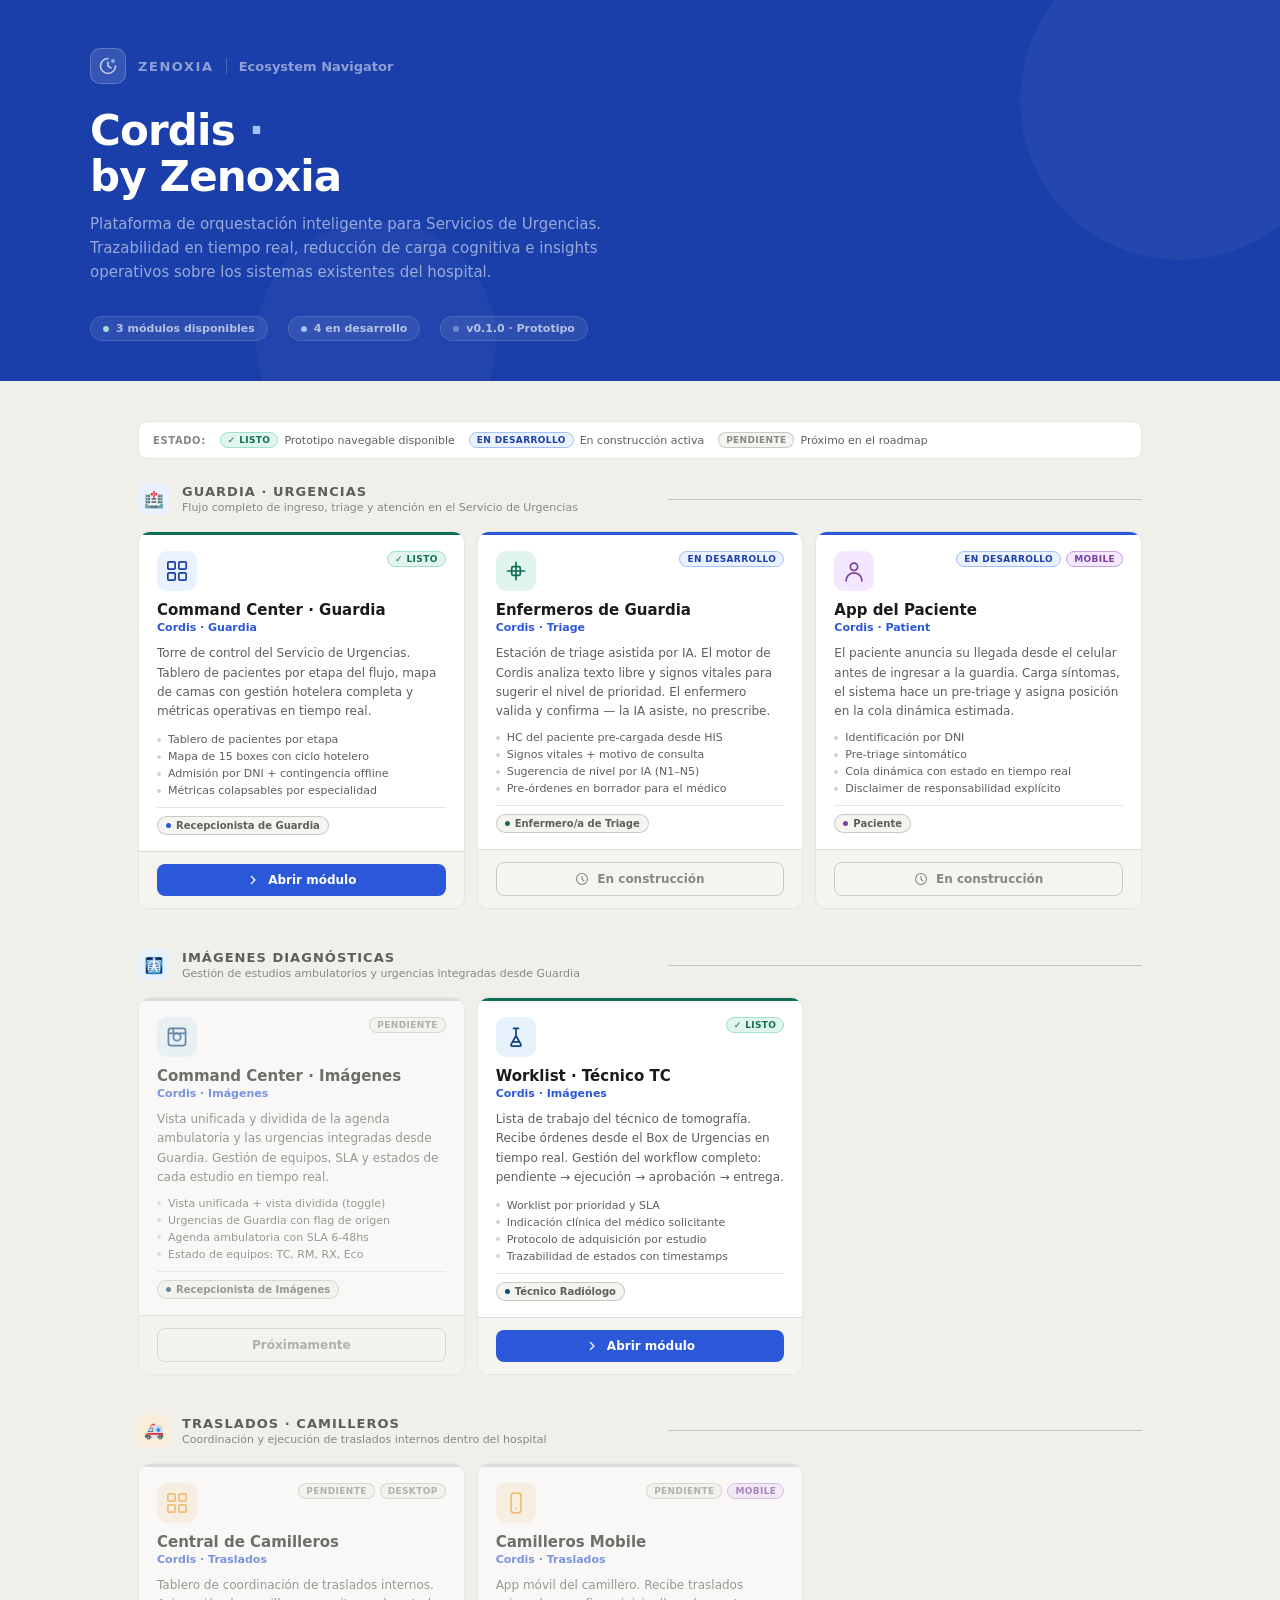
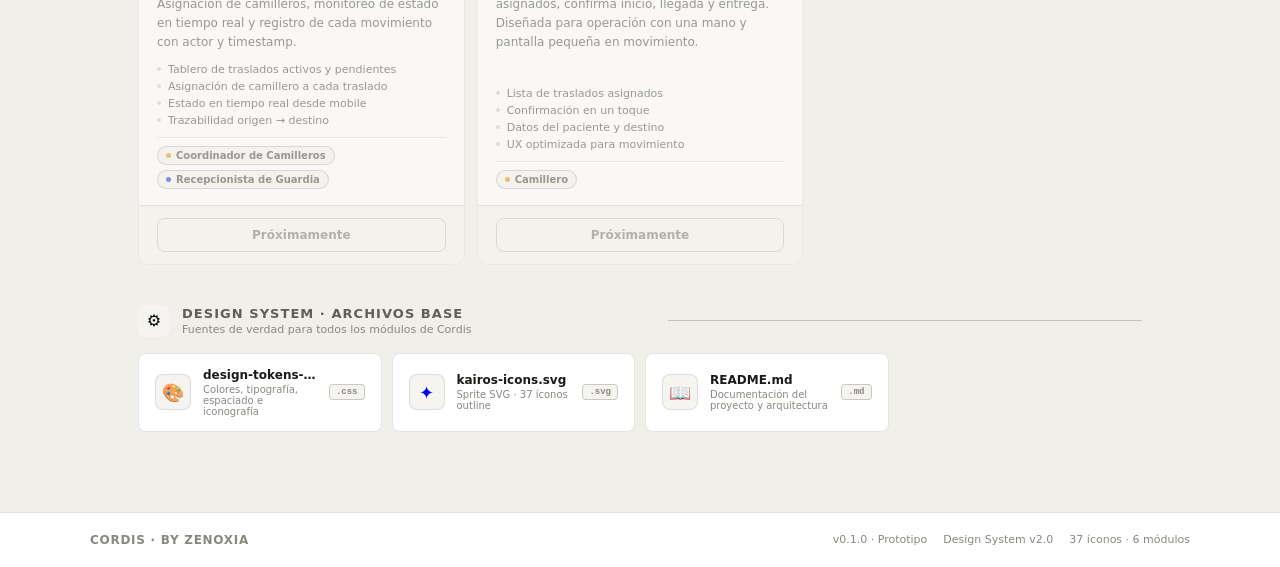
==== index.html @ 1125a119 "Add files via upload" ====
<!DOCTYPE html>
<html lang="es">
<head>
<meta charset="UTF-8">
<meta name="viewport" content="width=device-width, initial-scale=1.0">
<title>Cordis · by Zenoxia — Ecosystem Navigator</title>
<style>
:root {
  --p-light:#EBF2FF; --p-mid:#A3C0F8; --p:#2B57D9; --p-dark:#1A3FAA;
  --bg:#ffffff; --bg2:#f5f4f0; --bg3:#f0efea;
  --txt:#1a1a18; --txt2:#5f5e5a; --txt3:#888780;
  --brd:rgba(0,0,0,.10); --brd2:rgba(0,0,0,.18);
  --s-ok:#0F6E56; --s-ok-l:#E1F5EE; --s-ok-m:#9FE1CB;
  --s-warn:#633806; --s-warn-l:#FAEEDA; --s-warn-m:#EF9F27;
  --s-err:#791F1F; --s-err-l:#FCEBEB; --s-err-m:#E24B4A;
  --s-info:#0C447C; --s-info-l:#E6F1FB; --s-info-m:#B5D4F4;
  --r:8px; --r-lg:12px;
}

*,*::before,*::after{box-sizing:border-box;margin:0;padding:0;}

body {
  font-family: system-ui,-apple-system,sans-serif;
  background: var(--bg3);
  min-height: 100vh;
  display: flex;
  flex-direction: column;
}

/* ── HEADER ─────────────────────────────── */
.header {
  background: var(--p-dark);
  padding: 48px 48px 40px;
  position: relative;
  overflow: hidden;
}

.header::before {
  content: '';
  position: absolute;
  top: -60px; right: -60px;
  width: 320px; height: 320px;
  border-radius: 50%;
  background: rgba(255,255,255,.04);
  pointer-events: none;
}

.header::after {
  content: '';
  position: absolute;
  bottom: -80px; left: 20%;
  width: 240px; height: 240px;
  border-radius: 50%;
  background: rgba(255,255,255,.03);
  pointer-events: none;
}

.header-inner {
  max-width: 1100px;
  margin: 0 auto;
  position: relative;
  z-index: 1;
}

.brand {
  display: flex;
  align-items: center;
  gap: 12px;
  margin-bottom: 24px;
}

.brand-logo {
  width: 36px; height: 36px;
  border-radius: 10px;
  background: rgba(255,255,255,.12);
  border: 1px solid rgba(255,255,255,.2);
  display: flex;
  align-items: center;
  justify-content: center;
}

.brand-name {
  font-size: 13px;
  font-weight: 700;
  letter-spacing: .12em;
  text-transform: uppercase;
  color: rgba(255,255,255,.5);
}

.brand-sep {
  width: 1px; height: 16px;
  background: rgba(255,255,255,.2);
}

.brand-product {
  font-size: 13px;
  font-weight: 600;
  color: rgba(255,255,255,.5);
}

.header-title {
  font-size: 42px;
  font-weight: 800;
  color: #fff;
  letter-spacing: -.02em;
  line-height: 1.1;
  margin-bottom: 12px;
}

.header-title span {
  color: var(--p-mid);
}

.header-sub {
  font-size: 15px;
  color: rgba(255,255,255,.55);
  line-height: 1.6;
  max-width: 540px;
  margin-bottom: 32px;
}

.header-meta {
  display: flex;
  align-items: center;
  gap: 20px;
  flex-wrap: wrap;
}

.meta-pill {
  display: flex;
  align-items: center;
  gap: 7px;
  padding: 5px 12px;
  border-radius: 20px;
  font-size: 11px;
  font-weight: 600;
  background: rgba(255,255,255,.08);
  border: 1px solid rgba(255,255,255,.12);
  color: rgba(255,255,255,.65);
}

.meta-dot {
  width: 6px; height: 6px;
  border-radius: 50%;
}

/* ── CONTENIDO PRINCIPAL ─────────────────── */
.content {
  flex: 1;
  max-width: 1100px;
  margin: 0 auto;
  padding: 40px 48px;
  width: 100%;
}

/* ── SECCIÓN DE MÓDULOS ──────────────────── */
.seccion {
  margin-bottom: 40px;
}

.sec-header {
  display: flex;
  align-items: center;
  gap: 12px;
  margin-bottom: 16px;
}

.sec-icon {
  width: 32px; height: 32px;
  border-radius: var(--r);
  display: flex;
  align-items: center;
  justify-content: center;
  font-size: 16px;
  flex-shrink: 0;
}

.sec-info { flex: 1; }

.sec-title {
  font-size: 13px;
  font-weight: 800;
  text-transform: uppercase;
  letter-spacing: .08em;
  color: var(--txt2);
}

.sec-desc {
  font-size: 11px;
  color: var(--txt3);
  margin-top: 2px;
}

.sec-line {
  flex: 1;
  height: 1px;
  background: var(--brd2);
}

/* ── GRID DE MÓDULOS ─────────────────────── */
.modulos-grid {
  display: grid;
  grid-template-columns: repeat(auto-fill, minmax(300px, 1fr));
  gap: 12px;
}

/* ── CARD DE MÓDULO ──────────────────────── */
.modulo-card {
  background: var(--bg);
  border: 1px solid var(--brd);
  border-radius: var(--r-lg);
  overflow: hidden;
  transition: transform .15s, box-shadow .15s, border-color .15s;
  display: flex;
  flex-direction: column;
  position: relative;
}

.modulo-card:not(.pendiente):hover {
  transform: translateY(-2px);
  box-shadow: 0 8px 24px rgba(0,0,0,.09);
  border-color: var(--p-mid);
}

.modulo-card.pendiente {
  opacity: .6;
  cursor: default;
}

/* Barra de estado superior */
.mc-estado-bar {
  height: 3px;
  width: 100%;
}

.mc-body {
  padding: 16px 18px;
  flex: 1;
  display: flex;
  flex-direction: column;
  gap: 10px;
}

.mc-top {
  display: flex;
  align-items: flex-start;
  justify-content: space-between;
  gap: 10px;
}

.mc-modulo-icon {
  width: 40px; height: 40px;
  border-radius: 10px;
  display: flex;
  align-items: center;
  justify-content: center;
  font-size: 20px;
  flex-shrink: 0;
}

.mc-badges {
  display: flex;
  gap: 5px;
  align-items: flex-start;
  flex-wrap: wrap;
  justify-content: flex-end;
}

.badge {
  font-size: 9px;
  font-weight: 700;
  padding: 2px 7px;
  border-radius: 10px;
  text-transform: uppercase;
  letter-spacing: .04em;
  border: 1px solid transparent;
  white-space: nowrap;
}

.badge-listo    { background: var(--s-ok-l);   color: var(--s-ok);   border-color: var(--s-ok-m); }
.badge-wip      { background: var(--p-light);  color: var(--p-dark); border-color: var(--p-mid); }
.badge-pendiente{ background: var(--bg2);      color: var(--txt3);   border-color: var(--brd2); }

.mc-title {
  font-size: 15px;
  font-weight: 700;
  color: var(--txt);
  line-height: 1.2;
}

.mc-subtitle {
  font-size: 11px;
  color: var(--p);
  font-weight: 600;
  margin-top: 2px;
}

.mc-desc {
  font-size: 12px;
  color: var(--txt2);
  line-height: 1.6;
  flex: 1;
}

/* Roles que usan este módulo */
.mc-roles {
  display: flex;
  gap: 5px;
  flex-wrap: wrap;
  padding-top: 8px;
  border-top: 1px solid var(--brd);
}

.rol-tag {
  display: flex;
  align-items: center;
  gap: 5px;
  padding: 3px 8px;
  border-radius: 20px;
  font-size: 10px;
  font-weight: 600;
  background: var(--bg2);
  color: var(--txt2);
  border: 1px solid var(--brd2);
}

.rol-dot {
  width: 5px; height: 5px;
  border-radius: 50%;
  flex-shrink: 0;
}

/* Features list */
.mc-features {
  display: flex;
  flex-direction: column;
  gap: 4px;
}

.mc-feature {
  display: flex;
  align-items: center;
  gap: 7px;
  font-size: 11px;
  color: var(--txt2);
}

.mf-dot {
  width: 4px; height: 4px;
  border-radius: 50%;
  background: var(--brd2);
  flex-shrink: 0;
}

/* Botón de acceso */
.mc-footer {
  padding: 12px 18px;
  border-top: 1px solid var(--brd);
  background: var(--bg2);
}

.btn-acceder {
  display: flex;
  align-items: center;
  justify-content: center;
  gap: 8px;
  width: 100%;
  padding: 9px;
  background: var(--p);
  color: #fff;
  border: none;
  border-radius: var(--r);
  font-size: 12px;
  font-weight: 700;
  cursor: pointer;
  text-decoration: none;
  transition: background .15s;
}

.btn-acceder:hover { background: var(--p-dark); }

.btn-pendiente {
  display: flex;
  align-items: center;
  justify-content: center;
  gap: 8px;
  width: 100%;
  padding: 9px;
  background: transparent;
  color: var(--txt3);
  border: 1px solid var(--brd2);
  border-radius: var(--r);
  font-size: 12px;
  font-weight: 600;
  cursor: default;
}

/* ── ARCHIVOS DE SISTEMA ─────────────────── */
.archivos-grid {
  display: grid;
  grid-template-columns: repeat(auto-fill, minmax(240px, 1fr));
  gap: 10px;
}

.archivo-card {
  background: var(--bg);
  border: 1px solid var(--brd);
  border-radius: var(--r);
  padding: 14px 16px;
  display: flex;
  align-items: center;
  gap: 12px;
  text-decoration: none;
  transition: .15s;
}

.archivo-card:hover {
  border-color: var(--p-mid);
  background: var(--p-light);
}

.archivo-icon {
  width: 36px; height: 36px;
  border-radius: var(--r);
  display: flex;
  align-items: center;
  justify-content: center;
  font-size: 18px;
  flex-shrink: 0;
  background: var(--bg2);
  border: 1px solid var(--brd);
}

.archivo-info { flex: 1; min-width: 0; }

.archivo-nombre {
  font-size: 12px;
  font-weight: 700;
  color: var(--txt);
  white-space: nowrap;
  overflow: hidden;
  text-overflow: ellipsis;
}

.archivo-desc {
  font-size: 10px;
  color: var(--txt3);
  margin-top: 2px;
}

.archivo-ext {
  font-size: 9px;
  font-weight: 700;
  padding: 2px 6px;
  border-radius: 4px;
  background: var(--bg2);
  color: var(--txt3);
  border: 1px solid var(--brd2);
  font-family: 'Courier New', monospace;
  flex-shrink: 0;
}

/* ── FOOTER ──────────────────────────────── */
.footer {
  background: var(--bg);
  border-top: 1px solid var(--brd);
  padding: 20px 48px;
}

.footer-inner {
  max-width: 1100px;
  margin: 0 auto;
  display: flex;
  align-items: center;
  justify-content: space-between;
  flex-wrap: wrap;
  gap: 10px;
}

.footer-brand {
  font-size: 12px;
  font-weight: 700;
  color: var(--txt3);
  letter-spacing: .06em;
  text-transform: uppercase;
}

.footer-meta {
  display: flex;
  gap: 16px;
  font-size: 11px;
  color: var(--txt3);
}

/* ── LEYENDA DE ESTADOS ──────────────────── */
.leyenda {
  display: flex;
  align-items: center;
  gap: 14px;
  flex-wrap: wrap;
  margin-bottom: 24px;
  padding: 10px 14px;
  background: var(--bg);
  border: 1px solid var(--brd);
  border-radius: var(--r);
}

.ley-item {
  display: flex;
  align-items: center;
  gap: 6px;
  font-size: 11px;
  color: var(--txt2);
  font-weight: 500;
}
</style>
</head>
<body>

<!-- HEADER -->
<div class="header">
  <div class="header-inner">
    <div class="brand">
      <div class="brand-logo">
        <svg width="18" height="18" viewBox="0 0 18 18" fill="none">
          <path d="M9 1.5C4.86 1.5 1.5 4.86 1.5 9S4.86 16.5 9 16.5 16.5 13.14 16.5 9" stroke="rgba(255,255,255,.7)" stroke-width="1.6" stroke-linecap="round"/>
          <path d="M9 5v4l3 2" stroke="rgba(255,255,255,.7)" stroke-width="1.6" stroke-linecap="round" stroke-linejoin="round"/>
          <circle cx="14" cy="4" r="2" fill="rgba(163,192,248,.8)"/>
        </svg>
      </div>
      <span class="brand-name">Zenoxia</span>
      <div class="brand-sep"></div>
      <span class="brand-product">Ecosystem Navigator</span>
    </div>

    <div class="header-title">Cordis <span>·</span><br>by Zenoxia</div>
    <div class="header-sub">
      Plataforma de orquestación inteligente para Servicios de Urgencias.
      Trazabilidad en tiempo real, reducción de carga cognitiva e insights
      operativos sobre los sistemas existentes del hospital.
    </div>

    <div class="header-meta">
      <div class="meta-pill">
        <div class="meta-dot" style="background:#9FE1CB;"></div>
        3 módulos disponibles
      </div>
      <div class="meta-pill">
        <div class="meta-dot" style="background:var(--p-mid);"></div>
        4 en desarrollo
      </div>
      <div class="meta-pill">
        <div class="meta-dot" style="background:rgba(255,255,255,.3);"></div>
        v0.1.0 · Prototipo
      </div>
    </div>
  </div>
</div>

<!-- CONTENIDO -->
<div class="content">

  <!-- Leyenda -->
  <div class="leyenda">
    <span style="font-size:10px;font-weight:700;color:var(--txt3);text-transform:uppercase;letter-spacing:.06em;">Estado:</span>
    <div class="ley-item"><span class="badge badge-listo">✓ Listo</span> Prototipo navegable disponible</div>
    <div class="ley-item"><span class="badge badge-wip">En desarrollo</span> En construcción activa</div>
    <div class="ley-item"><span class="badge badge-pendiente">Pendiente</span> Próximo en el roadmap</div>
  </div>

  <!-- ═══════════════════════════════════
       GUARDIA
  ════════════════════════════════════ -->
  <div class="seccion">
    <div class="sec-header">
      <div class="sec-icon" style="background:#EBF2FF;">🏥</div>
      <div class="sec-info">
        <div class="sec-title">Guardia · Urgencias</div>
        <div class="sec-desc">Flujo completo de ingreso, triage y atención en el Servicio de Urgencias</div>
      </div>
      <div class="sec-line"></div>
    </div>

    <div class="modulos-grid">

      <!-- Command Center Guardia -->
      <div class="modulo-card">
        <div class="mc-estado-bar" style="background:var(--s-ok);"></div>
        <div class="mc-body">
          <div class="mc-top">
            <div class="mc-modulo-icon" style="background:var(--p-light);">
              <svg width="22" height="22" viewBox="0 0 18 18" fill="none" stroke="var(--p-dark)" stroke-width="1.4" stroke-linecap="round" stroke-linejoin="round">
                <rect x="1.5" y="1.5" width="6" height="6" rx="1"/><rect x="10.5" y="1.5" width="6" height="6" rx="1"/>
                <rect x="1.5" y="10.5" width="6" height="6" rx="1"/><rect x="10.5" y="10.5" width="6" height="6" rx="1"/>
              </svg>
            </div>
            <div class="mc-badges">
              <span class="badge badge-listo">✓ Listo</span>
            </div>
          </div>
          <div>
            <div class="mc-title">Command Center · Guardia</div>
            <div class="mc-subtitle">Cordis · Guardia</div>
          </div>
          <div class="mc-desc">Torre de control del Servicio de Urgencias. Tablero de pacientes por etapa del flujo, mapa de camas con gestión hotelera completa y métricas operativas en tiempo real.</div>
          <div class="mc-features">
            <div class="mc-feature"><div class="mf-dot"></div>Tablero de pacientes por etapa</div>
            <div class="mc-feature"><div class="mf-dot"></div>Mapa de 15 boxes con ciclo hotelero</div>
            <div class="mc-feature"><div class="mf-dot"></div>Admisión por DNI + contingencia offline</div>
            <div class="mc-feature"><div class="mf-dot"></div>Métricas colapsables por especialidad</div>
          </div>
          <div class="mc-roles">
            <div class="rol-tag"><div class="rol-dot" style="background:var(--p);"></div>Recepcionista de Guardia</div>
          </div>
        </div>
        <div class="mc-footer">
          <a href="guardia/command-center.html" class="btn-acceder">
            <svg width="14" height="14" viewBox="0 0 18 18" fill="none" stroke="currentColor" stroke-width="1.6" stroke-linecap="round" stroke-linejoin="round"><path d="M7 4.5L11.5 9 7 13.5"/></svg>
            Abrir módulo
          </a>
        </div>
      </div>

      <!-- Enfermeros de Guardia -->
      <div class="modulo-card">
        <div class="mc-estado-bar" style="background:var(--p);"></div>
        <div class="mc-body">
          <div class="mc-top">
            <div class="mc-modulo-icon" style="background:#E1F5EE;">
              <svg width="22" height="22" viewBox="0 0 18 18" fill="none" stroke="var(--s-ok)" stroke-width="1.4" stroke-linecap="round" stroke-linejoin="round">
                <path d="M9 2v14M2 9h14"/><rect x="5.5" y="5.5" width="7" height="7" rx="1"/>
              </svg>
            </div>
            <div class="mc-badges">
              <span class="badge badge-wip">En desarrollo</span>
            </div>
          </div>
          <div>
            <div class="mc-title">Enfermeros de Guardia</div>
            <div class="mc-subtitle">Cordis · Triage</div>
          </div>
          <div class="mc-desc">Estación de triage asistida por IA. El motor de Cordis analiza texto libre y signos vitales para sugerir el nivel de prioridad. El enfermero valida y confirma — la IA asiste, no prescribe.</div>
          <div class="mc-features">
            <div class="mc-feature"><div class="mf-dot"></div>HC del paciente pre-cargada desde HIS</div>
            <div class="mc-feature"><div class="mf-dot"></div>Signos vitales + motivo de consulta</div>
            <div class="mc-feature"><div class="mf-dot"></div>Sugerencia de nivel por IA (N1–N5)</div>
            <div class="mc-feature"><div class="mf-dot"></div>Pre-órdenes en borrador para el médico</div>
          </div>
          <div class="mc-roles">
            <div class="rol-tag"><div class="rol-dot" style="background:var(--s-ok);"></div>Enfermero/a de Triage</div>
          </div>
        </div>
        <div class="mc-footer">
          <div class="btn-pendiente">
            <svg width="14" height="14" viewBox="0 0 18 18" fill="none" stroke="currentColor" stroke-width="1.4" stroke-linecap="round" stroke-linejoin="round"><circle cx="9" cy="9" r="7"/><path d="M9 5.5V9l2.5 2.5"/></svg>
            En construcción
          </div>
        </div>
      </div>

      <!-- App del Paciente -->
      <div class="modulo-card">
        <div class="mc-estado-bar" style="background:var(--p);"></div>
        <div class="mc-body">
          <div class="mc-top">
            <div class="mc-modulo-icon" style="background:#F3E8FF;">
              <svg width="22" height="22" viewBox="0 0 18 18" fill="none" stroke="#7B3FA0" stroke-width="1.4" stroke-linecap="round" stroke-linejoin="round">
                <circle cx="9" cy="5.5" r="3"/><path d="M2.5 17c0-3.59 2.91-6.5 6.5-6.5s6.5 2.91 6.5 6.5"/>
              </svg>
            </div>
            <div class="mc-badges">
              <span class="badge badge-wip">En desarrollo</span>
              <span class="badge" style="background:#F3E8FF;color:#7B3FA0;border-color:#C9A0E0;">Mobile</span>
            </div>
          </div>
          <div>
            <div class="mc-title">App del Paciente</div>
            <div class="mc-subtitle">Cordis · Patient</div>
          </div>
          <div class="mc-desc">El paciente anuncia su llegada desde el celular antes de ingresar a la guardia. Carga síntomas, el sistema hace un pre-triage y asigna posición en la cola dinámica estimada.</div>
          <div class="mc-features">
            <div class="mc-feature"><div class="mf-dot"></div>Identificación por DNI</div>
            <div class="mc-feature"><div class="mf-dot"></div>Pre-triage sintomático</div>
            <div class="mc-feature"><div class="mf-dot"></div>Cola dinámica con estado en tiempo real</div>
            <div class="mc-feature"><div class="mf-dot"></div>Disclaimer de responsabilidad explícito</div>
          </div>
          <div class="mc-roles">
            <div class="rol-tag"><div class="rol-dot" style="background:#7B3FA0;"></div>Paciente</div>
          </div>
        </div>
        <div class="mc-footer">
          <div class="btn-pendiente">
            <svg width="14" height="14" viewBox="0 0 18 18" fill="none" stroke="currentColor" stroke-width="1.4" stroke-linecap="round" stroke-linejoin="round"><circle cx="9" cy="9" r="7"/><path d="M9 5.5V9l2.5 2.5"/></svg>
            En construcción
          </div>
        </div>
      </div>

    </div>
  </div>

  <!-- ═══════════════════════════════════
       IMÁGENES
  ════════════════════════════════════ -->
  <div class="seccion">
    <div class="sec-header">
      <div class="sec-icon" style="background:#E6F1FB;">🩻</div>
      <div class="sec-info">
        <div class="sec-title">Imágenes Diagnósticas</div>
        <div class="sec-desc">Gestión de estudios ambulatorios y urgencias integradas desde Guardia</div>
      </div>
      <div class="sec-line"></div>
    </div>

    <div class="modulos-grid">

      <!-- Command Center Imágenes -->
      <div class="modulo-card pendiente">
        <div class="mc-estado-bar" style="background:var(--brd2);"></div>
        <div class="mc-body">
          <div class="mc-top">
            <div class="mc-modulo-icon" style="background:var(--s-info-l);">
              <svg width="22" height="22" viewBox="0 0 18 18" fill="none" stroke="var(--s-info)" stroke-width="1.4" stroke-linecap="round" stroke-linejoin="round">
                <rect x="2" y="2" width="14" height="14" rx="2"/><circle cx="9" cy="9" r="3"/>
                <path d="M2 6h14M6 2v4"/>
              </svg>
            </div>
            <div class="mc-badges">
              <span class="badge badge-pendiente">Pendiente</span>
            </div>
          </div>
          <div>
            <div class="mc-title">Command Center · Imágenes</div>
            <div class="mc-subtitle">Cordis · Imágenes</div>
          </div>
          <div class="mc-desc">Vista unificada y dividida de la agenda ambulatoria y las urgencias integradas desde Guardia. Gestión de equipos, SLA y estados de cada estudio en tiempo real.</div>
          <div class="mc-features">
            <div class="mc-feature"><div class="mf-dot"></div>Vista unificada + vista dividida (toggle)</div>
            <div class="mc-feature"><div class="mf-dot"></div>Urgencias de Guardia con flag de origen</div>
            <div class="mc-feature"><div class="mf-dot"></div>Agenda ambulatoria con SLA 6-48hs</div>
            <div class="mc-feature"><div class="mf-dot"></div>Estado de equipos: TC, RM, RX, Eco</div>
          </div>
          <div class="mc-roles">
            <div class="rol-tag"><div class="rol-dot" style="background:var(--s-info);"></div>Recepcionista de Imágenes</div>
          </div>
        </div>
        <div class="mc-footer">
          <div class="btn-pendiente">Próximamente</div>
        </div>
      </div>

      <!-- Worklist TC -->
      <div class="modulo-card">
        <div class="mc-estado-bar" style="background:var(--s-ok);"></div>
        <div class="mc-body">
          <div class="mc-top">
            <div class="mc-modulo-icon" style="background:var(--s-info-l);">
              <svg width="22" height="22" viewBox="0 0 18 18" fill="none" stroke="var(--s-info)" stroke-width="1.4" stroke-linecap="round" stroke-linejoin="round">
                <path d="M7 2h4M9 2v6l4 7a1 1 0 01-.87 1.5H5.87A1 1 0 015 15l4-7V2"/>
                <path d="M6.5 13h5"/>
              </svg>
            </div>
            <div class="mc-badges">
              <span class="badge badge-listo">✓ Listo</span>
            </div>
          </div>
          <div>
            <div class="mc-title">Worklist · Técnico TC</div>
            <div class="mc-subtitle">Cordis · Imágenes</div>
          </div>
          <div class="mc-desc">Lista de trabajo del técnico de tomografía. Recibe órdenes desde el Box de Urgencias en tiempo real. Gestión del workflow completo: pendiente → ejecución → aprobación → entrega.</div>
          <div class="mc-features">
            <div class="mc-feature"><div class="mf-dot"></div>Worklist por prioridad y SLA</div>
            <div class="mc-feature"><div class="mf-dot"></div>Indicación clínica del médico solicitante</div>
            <div class="mc-feature"><div class="mf-dot"></div>Protocolo de adquisición por estudio</div>
            <div class="mc-feature"><div class="mf-dot"></div>Trazabilidad de estados con timestamps</div>
          </div>
          <div class="mc-roles">
            <div class="rol-tag"><div class="rol-dot" style="background:var(--s-info);"></div>Técnico Radiólogo</div>
          </div>
        </div>
        <div class="mc-footer">
          <a href="imagenes/worklist-tc.html" class="btn-acceder">
            <svg width="14" height="14" viewBox="0 0 18 18" fill="none" stroke="currentColor" stroke-width="1.6" stroke-linecap="round" stroke-linejoin="round"><path d="M7 4.5L11.5 9 7 13.5"/></svg>
            Abrir módulo
          </a>
        </div>
      </div>

    </div>
  </div>

  <!-- ═══════════════════════════════════
       CAMILLEROS
  ════════════════════════════════════ -->
  <div class="seccion">
    <div class="sec-header">
      <div class="sec-icon" style="background:#FAEEDA;">🚑</div>
      <div class="sec-info">
        <div class="sec-title">Traslados · Camilleros</div>
        <div class="sec-desc">Coordinación y ejecución de traslados internos dentro del hospital</div>
      </div>
      <div class="sec-line"></div>
    </div>

    <div class="modulos-grid">

      <!-- Central de Camilleros -->
      <div class="modulo-card pendiente">
        <div class="mc-estado-bar" style="background:var(--brd2);"></div>
        <div class="mc-body">
          <div class="mc-top">
            <div class="mc-modulo-icon" style="background:var(--s-warn-l);">
              <svg width="22" height="22" viewBox="0 0 18 18" fill="none" stroke="var(--s-warn-m)" stroke-width="1.4" stroke-linecap="round" stroke-linejoin="round">
                <rect x="1.5" y="1.5" width="6" height="6" rx="1"/><rect x="10.5" y="1.5" width="6" height="6" rx="1"/>
                <rect x="1.5" y="10.5" width="6" height="6" rx="1"/><rect x="10.5" y="10.5" width="6" height="6" rx="1"/>
              </svg>
            </div>
            <div class="mc-badges">
              <span class="badge badge-pendiente">Pendiente</span>
              <span class="badge" style="background:var(--bg2);color:var(--txt3);border-color:var(--brd2);">Desktop</span>
            </div>
          </div>
          <div>
            <div class="mc-title">Central de Camilleros</div>
            <div class="mc-subtitle">Cordis · Traslados</div>
          </div>
          <div class="mc-desc">Tablero de coordinación de traslados internos. Asignación de camilleros, monitoreo de estado en tiempo real y registro de cada movimiento con actor y timestamp.</div>
          <div class="mc-features">
            <div class="mc-feature"><div class="mf-dot"></div>Tablero de traslados activos y pendientes</div>
            <div class="mc-feature"><div class="mf-dot"></div>Asignación de camillero a cada traslado</div>
            <div class="mc-feature"><div class="mf-dot"></div>Estado en tiempo real desde mobile</div>
            <div class="mc-feature"><div class="mf-dot"></div>Trazabilidad origen → destino</div>
          </div>
          <div class="mc-roles">
            <div class="rol-tag"><div class="rol-dot" style="background:var(--s-warn-m);"></div>Coordinador de Camilleros</div>
            <div class="rol-tag"><div class="rol-dot" style="background:var(--p);"></div>Recepcionista de Guardia</div>
          </div>
        </div>
        <div class="mc-footer">
          <div class="btn-pendiente">Próximamente</div>
        </div>
      </div>

      <!-- Camilleros Mobile -->
      <div class="modulo-card pendiente">
        <div class="mc-estado-bar" style="background:var(--brd2);"></div>
        <div class="mc-body">
          <div class="mc-top">
            <div class="mc-modulo-icon" style="background:var(--s-warn-l);">
              <svg width="22" height="22" viewBox="0 0 18 18" fill="none" stroke="var(--s-warn-m)" stroke-width="1.4" stroke-linecap="round" stroke-linejoin="round">
                <rect x="5" y="1" width="8" height="16" rx="2"/>
                <path d="M9 13.5h.01"/>
              </svg>
            </div>
            <div class="mc-badges">
              <span class="badge badge-pendiente">Pendiente</span>
              <span class="badge" style="background:#F3E8FF;color:#7B3FA0;border-color:#C9A0E0;">Mobile</span>
            </div>
          </div>
          <div>
            <div class="mc-title">Camilleros Mobile</div>
            <div class="mc-subtitle">Cordis · Traslados</div>
          </div>
          <div class="mc-desc">App móvil del camillero. Recibe traslados asignados, confirma inicio, llegada y entrega. Diseñada para operación con una mano y pantalla pequeña en movimiento.</div>
          <div class="mc-features">
            <div class="mc-feature"><div class="mf-dot"></div>Lista de traslados asignados</div>
            <div class="mc-feature"><div class="mf-dot"></div>Confirmación en un toque</div>
            <div class="mc-feature"><div class="mf-dot"></div>Datos del paciente y destino</div>
            <div class="mc-feature"><div class="mf-dot"></div>UX optimizada para movimiento</div>
          </div>
          <div class="mc-roles">
            <div class="rol-tag"><div class="rol-dot" style="background:var(--s-warn-m);"></div>Camillero</div>
          </div>
        </div>
        <div class="mc-footer">
          <div class="btn-pendiente">Próximamente</div>
        </div>
      </div>

    </div>
  </div>

  <!-- ═══════════════════════════════════
       ARCHIVOS DEL SISTEMA
  ════════════════════════════════════ -->
  <div class="seccion">
    <div class="sec-header">
      <div class="sec-icon" style="background:var(--bg2);">⚙</div>
      <div class="sec-info">
        <div class="sec-title">Design System · Archivos base</div>
        <div class="sec-desc">Fuentes de verdad para todos los módulos de Cordis</div>
      </div>
      <div class="sec-line"></div>
    </div>

    <div class="archivos-grid">

      <a href="design-tokens-v2.css" class="archivo-card">
        <div class="archivo-icon">🎨</div>
        <div class="archivo-info">
          <div class="archivo-nombre">design-tokens-v2.css</div>
          <div class="archivo-desc">Colores, tipografía, espaciado e iconografía</div>
        </div>
        <span class="archivo-ext">.css</span>
      </a>

      <a href="kairos-icons.svg" class="archivo-card">
        <div class="archivo-icon">✦</div>
        <div class="archivo-info">
          <div class="archivo-nombre">kairos-icons.svg</div>
          <div class="archivo-desc">Sprite SVG · 37 íconos outline</div>
        </div>
        <span class="archivo-ext">.svg</span>
      </a>

      <a href="README.md" class="archivo-card">
        <div class="archivo-icon">📖</div>
        <div class="archivo-info">
          <div class="archivo-nombre">README.md</div>
          <div class="archivo-desc">Documentación del proyecto y arquitectura</div>
        </div>
        <span class="archivo-ext">.md</span>
      </a>

    </div>
  </div>

</div>

<!-- FOOTER -->
<div class="footer">
  <div class="footer-inner">
    <div class="footer-brand">Cordis · by Zenoxia</div>
    <div class="footer-meta">
      <span>v0.1.0 · Prototipo</span>
      <span>Design System v2.0</span>
      <span>37 íconos · 6 módulos</span>
    </div>
  </div>
</div>

</body>
</html>
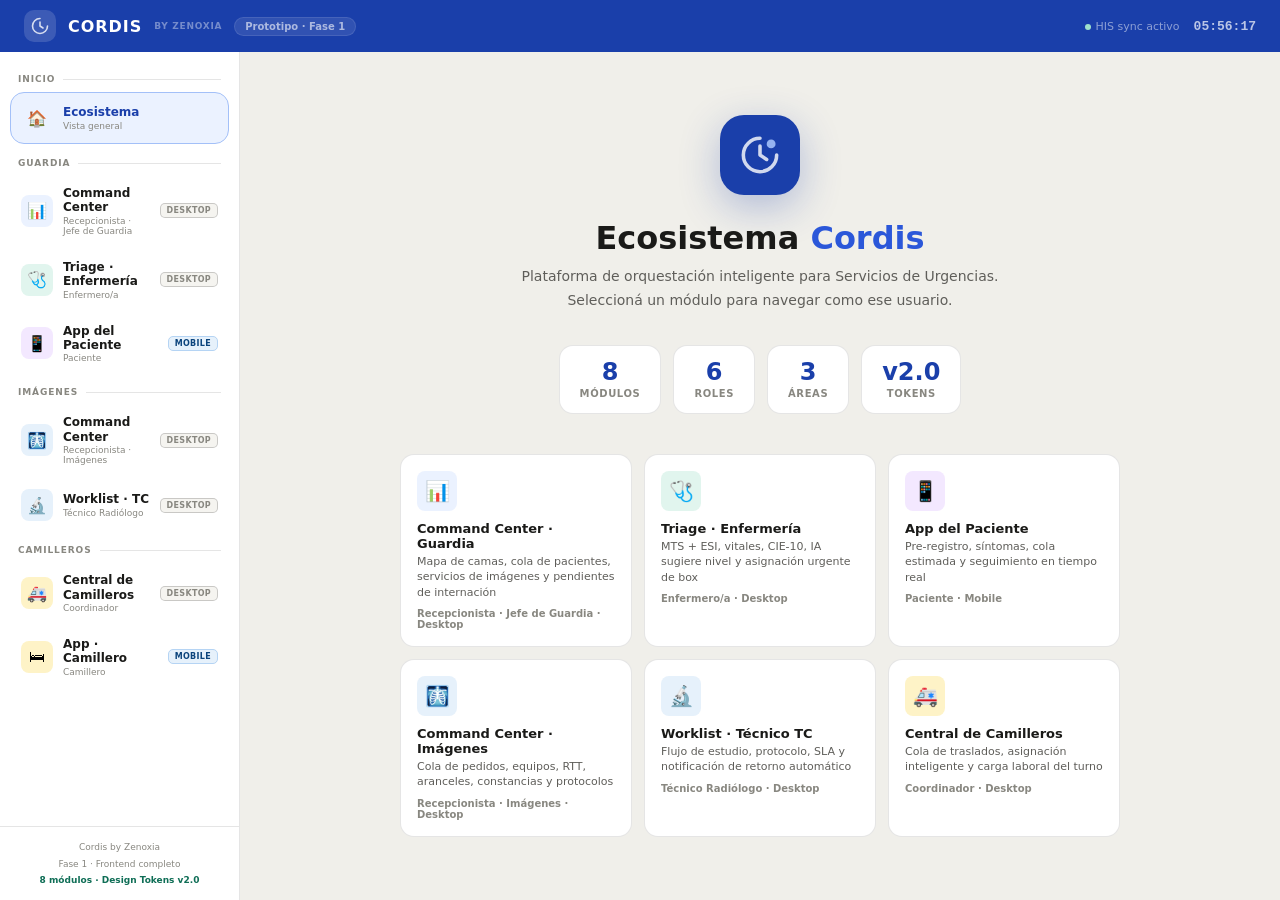
==== commit d93e5d73: "Add files via upload" ====
--- a/index.html
+++ b/index.html
@@ -3,7 +3,7 @@
 <head>
 <meta charset="UTF-8">
 <meta name="viewport" content="width=device-width, initial-scale=1.0">
-<title>Cordis · by Zenoxia — Ecosystem Navigator</title>
+<title>Cordis · Ecosistema · Zenoxia</title>
 <style>
 :root {
   --p-light:#EBF2FF; --p-mid:#A3C0F8; --p:#2B57D9; --p-dark:#1A3FAA;
@@ -11,934 +11,286 @@
   --txt:#1a1a18; --txt2:#5f5e5a; --txt3:#888780;
   --brd:rgba(0,0,0,.10); --brd2:rgba(0,0,0,.18);
   --s-ok:#0F6E56; --s-ok-l:#E1F5EE; --s-ok-m:#9FE1CB;
-  --s-warn:#633806; --s-warn-l:#FAEEDA; --s-warn-m:#EF9F27;
-  --s-err:#791F1F; --s-err-l:#FCEBEB; --s-err-m:#E24B4A;
-  --s-info:#0C447C; --s-info-l:#E6F1FB; --s-info-m:#B5D4F4;
-  --r:8px; --r-lg:12px;
-}
-
+  --r:8px; --r-lg:14px;
+}
 *,*::before,*::after{box-sizing:border-box;margin:0;padding:0;}
-
-body {
-  font-family: system-ui,-apple-system,sans-serif;
-  background: var(--bg3);
-  min-height: 100vh;
-  display: flex;
-  flex-direction: column;
-}
-
-/* ── HEADER ─────────────────────────────── */
-.header {
-  background: var(--p-dark);
-  padding: 48px 48px 40px;
-  position: relative;
-  overflow: hidden;
-}
-
-.header::before {
-  content: '';
-  position: absolute;
-  top: -60px; right: -60px;
-  width: 320px; height: 320px;
-  border-radius: 50%;
-  background: rgba(255,255,255,.04);
-  pointer-events: none;
-}
-
-.header::after {
-  content: '';
-  position: absolute;
-  bottom: -80px; left: 20%;
-  width: 240px; height: 240px;
-  border-radius: 50%;
-  background: rgba(255,255,255,.03);
-  pointer-events: none;
-}
-
-.header-inner {
-  max-width: 1100px;
-  margin: 0 auto;
-  position: relative;
-  z-index: 1;
-}
-
-.brand {
-  display: flex;
-  align-items: center;
-  gap: 12px;
-  margin-bottom: 24px;
-}
-
-.brand-logo {
-  width: 36px; height: 36px;
-  border-radius: 10px;
-  background: rgba(255,255,255,.12);
-  border: 1px solid rgba(255,255,255,.2);
-  display: flex;
-  align-items: center;
-  justify-content: center;
-}
-
-.brand-name {
-  font-size: 13px;
-  font-weight: 700;
-  letter-spacing: .12em;
-  text-transform: uppercase;
-  color: rgba(255,255,255,.5);
-}
-
-.brand-sep {
-  width: 1px; height: 16px;
-  background: rgba(255,255,255,.2);
-}
-
-.brand-product {
-  font-size: 13px;
-  font-weight: 600;
-  color: rgba(255,255,255,.5);
-}
-
-.header-title {
-  font-size: 42px;
-  font-weight: 800;
-  color: #fff;
-  letter-spacing: -.02em;
-  line-height: 1.1;
-  margin-bottom: 12px;
-}
-
-.header-title span {
-  color: var(--p-mid);
-}
-
-.header-sub {
-  font-size: 15px;
-  color: rgba(255,255,255,.55);
-  line-height: 1.6;
-  max-width: 540px;
-  margin-bottom: 32px;
-}
-
-.header-meta {
-  display: flex;
-  align-items: center;
-  gap: 20px;
-  flex-wrap: wrap;
-}
-
-.meta-pill {
-  display: flex;
-  align-items: center;
-  gap: 7px;
-  padding: 5px 12px;
-  border-radius: 20px;
-  font-size: 11px;
-  font-weight: 600;
-  background: rgba(255,255,255,.08);
-  border: 1px solid rgba(255,255,255,.12);
-  color: rgba(255,255,255,.65);
-}
-
-.meta-dot {
-  width: 6px; height: 6px;
-  border-radius: 50%;
-}
-
-/* ── CONTENIDO PRINCIPAL ─────────────────── */
-.content {
-  flex: 1;
-  max-width: 1100px;
-  margin: 0 auto;
-  padding: 40px 48px;
-  width: 100%;
-}
-
-/* ── SECCIÓN DE MÓDULOS ──────────────────── */
-.seccion {
-  margin-bottom: 40px;
-}
-
-.sec-header {
-  display: flex;
-  align-items: center;
-  gap: 12px;
-  margin-bottom: 16px;
-}
-
-.sec-icon {
-  width: 32px; height: 32px;
-  border-radius: var(--r);
-  display: flex;
-  align-items: center;
-  justify-content: center;
-  font-size: 16px;
-  flex-shrink: 0;
-}
-
-.sec-info { flex: 1; }
-
-.sec-title {
-  font-size: 13px;
-  font-weight: 800;
-  text-transform: uppercase;
-  letter-spacing: .08em;
-  color: var(--txt2);
-}
-
-.sec-desc {
-  font-size: 11px;
-  color: var(--txt3);
-  margin-top: 2px;
-}
-
-.sec-line {
-  flex: 1;
-  height: 1px;
-  background: var(--brd2);
-}
-
-/* ── GRID DE MÓDULOS ─────────────────────── */
-.modulos-grid {
-  display: grid;
-  grid-template-columns: repeat(auto-fill, minmax(300px, 1fr));
-  gap: 12px;
-}
-
-/* ── CARD DE MÓDULO ──────────────────────── */
-.modulo-card {
-  background: var(--bg);
-  border: 1px solid var(--brd);
-  border-radius: var(--r-lg);
-  overflow: hidden;
-  transition: transform .15s, box-shadow .15s, border-color .15s;
-  display: flex;
-  flex-direction: column;
-  position: relative;
-}
-
-.modulo-card:not(.pendiente):hover {
-  transform: translateY(-2px);
-  box-shadow: 0 8px 24px rgba(0,0,0,.09);
-  border-color: var(--p-mid);
-}
-
-.modulo-card.pendiente {
-  opacity: .6;
-  cursor: default;
-}
-
-/* Barra de estado superior */
-.mc-estado-bar {
-  height: 3px;
-  width: 100%;
-}
-
-.mc-body {
-  padding: 16px 18px;
-  flex: 1;
-  display: flex;
-  flex-direction: column;
-  gap: 10px;
-}
-
-.mc-top {
-  display: flex;
-  align-items: flex-start;
-  justify-content: space-between;
-  gap: 10px;
-}
-
-.mc-modulo-icon {
-  width: 40px; height: 40px;
-  border-radius: 10px;
-  display: flex;
-  align-items: center;
-  justify-content: center;
-  font-size: 20px;
-  flex-shrink: 0;
-}
-
-.mc-badges {
-  display: flex;
-  gap: 5px;
-  align-items: flex-start;
-  flex-wrap: wrap;
-  justify-content: flex-end;
-}
-
-.badge {
-  font-size: 9px;
-  font-weight: 700;
-  padding: 2px 7px;
-  border-radius: 10px;
-  text-transform: uppercase;
-  letter-spacing: .04em;
-  border: 1px solid transparent;
-  white-space: nowrap;
-}
-
-.badge-listo    { background: var(--s-ok-l);   color: var(--s-ok);   border-color: var(--s-ok-m); }
-.badge-wip      { background: var(--p-light);  color: var(--p-dark); border-color: var(--p-mid); }
-.badge-pendiente{ background: var(--bg2);      color: var(--txt3);   border-color: var(--brd2); }
-
-.mc-title {
-  font-size: 15px;
-  font-weight: 700;
-  color: var(--txt);
-  line-height: 1.2;
-}
-
-.mc-subtitle {
-  font-size: 11px;
-  color: var(--p);
-  font-weight: 600;
-  margin-top: 2px;
-}
-
-.mc-desc {
-  font-size: 12px;
-  color: var(--txt2);
-  line-height: 1.6;
-  flex: 1;
-}
-
-/* Roles que usan este módulo */
-.mc-roles {
-  display: flex;
-  gap: 5px;
-  flex-wrap: wrap;
-  padding-top: 8px;
-  border-top: 1px solid var(--brd);
-}
-
-.rol-tag {
-  display: flex;
-  align-items: center;
-  gap: 5px;
-  padding: 3px 8px;
-  border-radius: 20px;
-  font-size: 10px;
-  font-weight: 600;
-  background: var(--bg2);
-  color: var(--txt2);
-  border: 1px solid var(--brd2);
-}
-
-.rol-dot {
-  width: 5px; height: 5px;
-  border-radius: 50%;
-  flex-shrink: 0;
-}
-
-/* Features list */
-.mc-features {
-  display: flex;
-  flex-direction: column;
-  gap: 4px;
-}
-
-.mc-feature {
-  display: flex;
-  align-items: center;
-  gap: 7px;
-  font-size: 11px;
-  color: var(--txt2);
-}
-
-.mf-dot {
-  width: 4px; height: 4px;
-  border-radius: 50%;
-  background: var(--brd2);
-  flex-shrink: 0;
-}
-
-/* Botón de acceso */
-.mc-footer {
-  padding: 12px 18px;
-  border-top: 1px solid var(--brd);
-  background: var(--bg2);
-}
-
-.btn-acceder {
-  display: flex;
-  align-items: center;
-  justify-content: center;
-  gap: 8px;
-  width: 100%;
-  padding: 9px;
-  background: var(--p);
-  color: #fff;
-  border: none;
-  border-radius: var(--r);
-  font-size: 12px;
-  font-weight: 700;
-  cursor: pointer;
-  text-decoration: none;
-  transition: background .15s;
-}
-
-.btn-acceder:hover { background: var(--p-dark); }
-
-.btn-pendiente {
-  display: flex;
-  align-items: center;
-  justify-content: center;
-  gap: 8px;
-  width: 100%;
-  padding: 9px;
-  background: transparent;
-  color: var(--txt3);
-  border: 1px solid var(--brd2);
-  border-radius: var(--r);
-  font-size: 12px;
-  font-weight: 600;
-  cursor: default;
-}
-
-/* ── ARCHIVOS DE SISTEMA ─────────────────── */
-.archivos-grid {
-  display: grid;
-  grid-template-columns: repeat(auto-fill, minmax(240px, 1fr));
-  gap: 10px;
-}
-
-.archivo-card {
-  background: var(--bg);
-  border: 1px solid var(--brd);
-  border-radius: var(--r);
-  padding: 14px 16px;
-  display: flex;
-  align-items: center;
-  gap: 12px;
-  text-decoration: none;
-  transition: .15s;
-}
-
-.archivo-card:hover {
-  border-color: var(--p-mid);
-  background: var(--p-light);
-}
-
-.archivo-icon {
-  width: 36px; height: 36px;
-  border-radius: var(--r);
-  display: flex;
-  align-items: center;
-  justify-content: center;
-  font-size: 18px;
-  flex-shrink: 0;
-  background: var(--bg2);
-  border: 1px solid var(--brd);
-}
-
-.archivo-info { flex: 1; min-width: 0; }
-
-.archivo-nombre {
-  font-size: 12px;
-  font-weight: 700;
-  color: var(--txt);
-  white-space: nowrap;
-  overflow: hidden;
-  text-overflow: ellipsis;
-}
-
-.archivo-desc {
-  font-size: 10px;
-  color: var(--txt3);
-  margin-top: 2px;
-}
-
-.archivo-ext {
-  font-size: 9px;
-  font-weight: 700;
-  padding: 2px 6px;
-  border-radius: 4px;
-  background: var(--bg2);
-  color: var(--txt3);
-  border: 1px solid var(--brd2);
-  font-family: 'Courier New', monospace;
-  flex-shrink: 0;
-}
-
-/* ── FOOTER ──────────────────────────────── */
-.footer {
-  background: var(--bg);
-  border-top: 1px solid var(--brd);
-  padding: 20px 48px;
-}
-
-.footer-inner {
-  max-width: 1100px;
-  margin: 0 auto;
-  display: flex;
-  align-items: center;
-  justify-content: space-between;
-  flex-wrap: wrap;
-  gap: 10px;
-}
-
-.footer-brand {
-  font-size: 12px;
-  font-weight: 700;
-  color: var(--txt3);
-  letter-spacing: .06em;
-  text-transform: uppercase;
-}
-
-.footer-meta {
-  display: flex;
-  gap: 16px;
-  font-size: 11px;
-  color: var(--txt3);
-}
-
-/* ── LEYENDA DE ESTADOS ──────────────────── */
-.leyenda {
-  display: flex;
-  align-items: center;
-  gap: 14px;
-  flex-wrap: wrap;
-  margin-bottom: 24px;
-  padding: 10px 14px;
-  background: var(--bg);
-  border: 1px solid var(--brd);
-  border-radius: var(--r);
-}
-
-.ley-item {
-  display: flex;
-  align-items: center;
-  gap: 6px;
-  font-size: 11px;
-  color: var(--txt2);
-  font-weight: 500;
-}
+body{font-family:system-ui,-apple-system,sans-serif;background:var(--bg3);height:100vh;display:grid;grid-template-rows:52px 1fr;grid-template-columns:240px 1fr;grid-template-areas:"tb tb" "sidebar main";overflow:hidden;}
+.topbar{grid-area:tb;background:var(--p-dark);display:flex;align-items:center;justify-content:space-between;padding:0 24px;}
+.tb-l{display:flex;align-items:center;gap:12px;}
+.tb-logo{width:32px;height:32px;border-radius:10px;background:rgba(255,255,255,.15);display:flex;align-items:center;justify-content:center;}
+.tb-brand{font-size:16px;font-weight:800;letter-spacing:.06em;text-transform:uppercase;color:#fff;}
+.tb-by{font-size:9px;font-weight:600;color:rgba(255,255,255,.4);letter-spacing:.08em;text-transform:uppercase;}
+.tb-badge{padding:3px 10px;border-radius:12px;background:rgba(255,255,255,.1);font-size:10px;font-weight:700;color:rgba(255,255,255,.6);border:1px solid rgba(255,255,255,.1);}
+.tb-r{display:flex;align-items:center;gap:14px;font-size:11px;color:rgba(255,255,255,.5);}
+.tb-clock{font-size:13px;font-weight:700;font-family:'Courier New',monospace;color:rgba(255,255,255,.7);}
+.sync-dot{width:6px;height:6px;border-radius:50%;background:#9FE1CB;display:inline-block;animation:blink 2.5s infinite;margin-right:4px;}
+@keyframes blink{0%,100%{opacity:1;}50%{opacity:.3;}}
+.sidebar{grid-area:sidebar;background:var(--bg);border-right:1px solid var(--brd);display:flex;flex-direction:column;overflow:hidden;}
+.sb-scroll{flex:1;overflow-y:auto;padding:12px 10px;display:flex;flex-direction:column;gap:4px;}
+.grp-lbl{font-size:9px;font-weight:800;text-transform:uppercase;letter-spacing:.1em;color:var(--txt3);padding:10px 8px 4px;display:flex;align-items:center;gap:8px;}
+.grp-lbl::after{content:'';flex:1;height:1px;background:var(--brd);}
+.ni{display:flex;align-items:center;gap:10px;padding:9px 10px;border-radius:var(--r-lg);cursor:pointer;transition:background .12s;border:1px solid transparent;}
+.ni:hover{background:var(--bg2);}
+.ni.on{background:var(--p-light);border-color:var(--p-mid);}
+.ni-icon{width:32px;height:32px;border-radius:var(--r);display:flex;align-items:center;justify-content:center;font-size:16px;flex-shrink:0;}
+.ni-info{flex:1;min-width:0;}
+.ni-t{font-size:12px;font-weight:700;color:var(--txt);line-height:1.2;}
+.ni.on .ni-t{color:var(--p-dark);}
+.ni-r{font-size:9px;color:var(--txt3);margin-top:1px;}
+.ni-dev{flex-shrink:0;font-size:8px;font-weight:700;padding:2px 6px;border-radius:5px;color:var(--txt3);background:var(--bg2);border:1px solid var(--brd2);text-transform:uppercase;letter-spacing:.04em;}
+.ni-dev.mob{color:var(--s-info,#0C447C);background:#E6F1FB;border-color:#B5D4F4;}
+.sb-footer{padding:12px;border-top:1px solid var(--brd);flex-shrink:0;text-align:center;font-size:9px;color:var(--txt3);line-height:1.8;}
+.main{grid-area:main;overflow:hidden;display:flex;flex-direction:column;}
+/* WELCOME */
+.welcome{flex:1;display:flex;flex-direction:column;align-items:center;justify-content:center;padding:40px;text-align:center;background:var(--bg3);}
+.wl-logo{width:80px;height:80px;border-radius:24px;background:var(--p-dark);display:flex;align-items:center;justify-content:center;margin-bottom:24px;box-shadow:0 12px 40px rgba(26,63,170,.3);}
+.wl-title{font-size:32px;font-weight:800;color:var(--txt);margin-bottom:8px;}
+.wl-title span{color:var(--p);}
+.wl-sub{font-size:14px;color:var(--txt2);line-height:1.7;max-width:480px;margin-bottom:32px;}
+.wl-stats{display:flex;gap:12px;margin-bottom:40px;}
+.wls{background:var(--bg);border:1px solid var(--brd);border-radius:var(--r-lg);padding:14px 20px;text-align:center;}
+.wls-v{font-size:24px;font-weight:800;color:var(--p-dark);line-height:1;}
+.wls-l{font-size:10px;font-weight:600;color:var(--txt3);margin-top:4px;text-transform:uppercase;letter-spacing:.06em;}
+.wl-cards{display:grid;grid-template-columns:repeat(3,1fr);gap:12px;max-width:720px;width:100%;}
+.wc{background:var(--bg);border:1px solid var(--brd);border-radius:var(--r-lg);padding:16px;text-align:left;cursor:pointer;transition:.15s;}
+.wc:hover{border-color:var(--p-mid);box-shadow:0 4px 16px rgba(0,0,0,.08);transform:translateY(-2px);}
+.wc-icon{width:40px;height:40px;border-radius:var(--r);display:flex;align-items:center;justify-content:center;font-size:20px;margin-bottom:10px;}
+.wc-t{font-size:13px;font-weight:800;color:var(--txt);margin-bottom:3px;}
+.wc-s{font-size:11px;color:var(--txt2);line-height:1.4;}
+.wc-c{font-size:10px;font-weight:700;color:var(--txt3);margin-top:8px;}
+/* FRAME */
+.frame-wrap{flex:1;display:none;flex-direction:column;overflow:hidden;}
+.frame-wrap.vis{display:flex;}
+.frame-tb{padding:8px 16px;background:var(--bg);border-bottom:1px solid var(--brd);display:flex;align-items:center;justify-content:space-between;flex-shrink:0;}
+.fbc{display:flex;align-items:center;gap:6px;font-size:11px;color:var(--txt3);}
+.fbc-cur{font-weight:700;color:var(--txt);}
+.fba{display:flex;gap:8px;}
+.bxs{padding:4px 12px;border-radius:var(--r);font-size:10px;font-weight:700;cursor:pointer;border:1px solid var(--brd2);background:transparent;color:var(--txt2);transition:.15s;}
+.bxs:hover{background:var(--bg2);}
+.bxs.pri{background:var(--p);color:#fff;border-color:var(--p-dark);}
+.role-tag{font-size:10px;color:var(--txt3);padding:4px 10px;background:var(--bg2);border-radius:var(--r);border:1px solid var(--brd2);font-weight:600;}
+.desk-frame{flex:1;display:flex;overflow:hidden;}
+.desk-frame iframe{width:100%;height:100%;border:none;display:block;}
+.mob-wrap{flex:1;display:none;align-items:center;justify-content:center;background:#1a1a1a;}
+.mob-shell{width:375px;height:calc(100vh - 52px - 37px);max-height:812px;background:#f0efea;border-radius:40px;border:6px solid #2a2a2a;box-shadow:0 24px 60px rgba(0,0,0,.6);overflow:hidden;}
+.mob-shell iframe{width:100%;height:100%;border:none;display:block;}
 </style>
 </head>
 <body>
 
-<!-- HEADER -->
-<div class="header">
-  <div class="header-inner">
-    <div class="brand">
-      <div class="brand-logo">
-        <svg width="18" height="18" viewBox="0 0 18 18" fill="none">
-          <path d="M9 1.5C4.86 1.5 1.5 4.86 1.5 9S4.86 16.5 9 16.5 16.5 13.14 16.5 9" stroke="rgba(255,255,255,.7)" stroke-width="1.6" stroke-linecap="round"/>
-          <path d="M9 5v4l3 2" stroke="rgba(255,255,255,.7)" stroke-width="1.6" stroke-linecap="round" stroke-linejoin="round"/>
-          <circle cx="14" cy="4" r="2" fill="rgba(163,192,248,.8)"/>
-        </svg>
-      </div>
-      <span class="brand-name">Zenoxia</span>
-      <div class="brand-sep"></div>
-      <span class="brand-product">Ecosystem Navigator</span>
-    </div>
-
-    <div class="header-title">Cordis <span>·</span><br>by Zenoxia</div>
-    <div class="header-sub">
-      Plataforma de orquestación inteligente para Servicios de Urgencias.
-      Trazabilidad en tiempo real, reducción de carga cognitiva e insights
-      operativos sobre los sistemas existentes del hospital.
-    </div>
-
-    <div class="header-meta">
-      <div class="meta-pill">
-        <div class="meta-dot" style="background:#9FE1CB;"></div>
-        3 módulos disponibles
-      </div>
-      <div class="meta-pill">
-        <div class="meta-dot" style="background:var(--p-mid);"></div>
-        4 en desarrollo
-      </div>
-      <div class="meta-pill">
-        <div class="meta-dot" style="background:rgba(255,255,255,.3);"></div>
-        v0.1.0 · Prototipo
-      </div>
-    </div>
+<div class="topbar">
+  <div class="tb-l">
+    <div class="tb-logo">
+      <svg width="18" height="18" viewBox="0 0 18 18" fill="none">
+        <path d="M9 1.5C4.86 1.5 1.5 4.86 1.5 9S4.86 16.5 9 16.5 16.5 13.14 16.5 9" stroke="rgba(255,255,255,.8)" stroke-width="1.6" stroke-linecap="round"/>
+        <path d="M9 5v4l3 2" stroke="rgba(255,255,255,.8)" stroke-width="1.6" stroke-linecap="round" stroke-linejoin="round"/>
+      </svg>
+    </div>
+    <span class="tb-brand">Cordis</span>
+    <span class="tb-by">by Zenoxia</span>
+    <span class="tb-badge">Prototipo · Fase 1</span>
+  </div>
+  <div class="tb-r">
+    <span><span class="sync-dot"></span>HIS sync activo</span>
+    <span class="tb-clock" id="reloj">--:--:--</span>
   </div>
 </div>
 
-<!-- CONTENIDO -->
-<div class="content">
-
-  <!-- Leyenda -->
-  <div class="leyenda">
-    <span style="font-size:10px;font-weight:700;color:var(--txt3);text-transform:uppercase;letter-spacing:.06em;">Estado:</span>
-    <div class="ley-item"><span class="badge badge-listo">✓ Listo</span> Prototipo navegable disponible</div>
-    <div class="ley-item"><span class="badge badge-wip">En desarrollo</span> En construcción activa</div>
-    <div class="ley-item"><span class="badge badge-pendiente">Pendiente</span> Próximo en el roadmap</div>
-  </div>
-
-  <!-- ═══════════════════════════════════
-       GUARDIA
-  ════════════════════════════════════ -->
-  <div class="seccion">
-    <div class="sec-header">
-      <div class="sec-icon" style="background:#EBF2FF;">🏥</div>
-      <div class="sec-info">
-        <div class="sec-title">Guardia · Urgencias</div>
-        <div class="sec-desc">Flujo completo de ingreso, triage y atención en el Servicio de Urgencias</div>
-      </div>
-      <div class="sec-line"></div>
-    </div>
-
-    <div class="modulos-grid">
-
-      <!-- Command Center Guardia -->
-      <div class="modulo-card">
-        <div class="mc-estado-bar" style="background:var(--s-ok);"></div>
-        <div class="mc-body">
-          <div class="mc-top">
-            <div class="mc-modulo-icon" style="background:var(--p-light);">
-              <svg width="22" height="22" viewBox="0 0 18 18" fill="none" stroke="var(--p-dark)" stroke-width="1.4" stroke-linecap="round" stroke-linejoin="round">
-                <rect x="1.5" y="1.5" width="6" height="6" rx="1"/><rect x="10.5" y="1.5" width="6" height="6" rx="1"/>
-                <rect x="1.5" y="10.5" width="6" height="6" rx="1"/><rect x="10.5" y="10.5" width="6" height="6" rx="1"/>
-              </svg>
-            </div>
-            <div class="mc-badges">
-              <span class="badge badge-listo">✓ Listo</span>
-            </div>
-          </div>
-          <div>
-            <div class="mc-title">Command Center · Guardia</div>
-            <div class="mc-subtitle">Cordis · Guardia</div>
-          </div>
-          <div class="mc-desc">Torre de control del Servicio de Urgencias. Tablero de pacientes por etapa del flujo, mapa de camas con gestión hotelera completa y métricas operativas en tiempo real.</div>
-          <div class="mc-features">
-            <div class="mc-feature"><div class="mf-dot"></div>Tablero de pacientes por etapa</div>
-            <div class="mc-feature"><div class="mf-dot"></div>Mapa de 15 boxes con ciclo hotelero</div>
-            <div class="mc-feature"><div class="mf-dot"></div>Admisión por DNI + contingencia offline</div>
-            <div class="mc-feature"><div class="mf-dot"></div>Métricas colapsables por especialidad</div>
-          </div>
-          <div class="mc-roles">
-            <div class="rol-tag"><div class="rol-dot" style="background:var(--p);"></div>Recepcionista de Guardia</div>
-          </div>
-        </div>
-        <div class="mc-footer">
-          <a href="guardia/command-center.html" class="btn-acceder">
-            <svg width="14" height="14" viewBox="0 0 18 18" fill="none" stroke="currentColor" stroke-width="1.6" stroke-linecap="round" stroke-linejoin="round"><path d="M7 4.5L11.5 9 7 13.5"/></svg>
-            Abrir módulo
-          </a>
-        </div>
-      </div>
-
-      <!-- Enfermeros de Guardia -->
-      <div class="modulo-card">
-        <div class="mc-estado-bar" style="background:var(--p);"></div>
-        <div class="mc-body">
-          <div class="mc-top">
-            <div class="mc-modulo-icon" style="background:#E1F5EE;">
-              <svg width="22" height="22" viewBox="0 0 18 18" fill="none" stroke="var(--s-ok)" stroke-width="1.4" stroke-linecap="round" stroke-linejoin="round">
-                <path d="M9 2v14M2 9h14"/><rect x="5.5" y="5.5" width="7" height="7" rx="1"/>
-              </svg>
-            </div>
-            <div class="mc-badges">
-              <span class="badge badge-wip">En desarrollo</span>
-            </div>
-          </div>
-          <div>
-            <div class="mc-title">Enfermeros de Guardia</div>
-            <div class="mc-subtitle">Cordis · Triage</div>
-          </div>
-          <div class="mc-desc">Estación de triage asistida por IA. El motor de Cordis analiza texto libre y signos vitales para sugerir el nivel de prioridad. El enfermero valida y confirma — la IA asiste, no prescribe.</div>
-          <div class="mc-features">
-            <div class="mc-feature"><div class="mf-dot"></div>HC del paciente pre-cargada desde HIS</div>
-            <div class="mc-feature"><div class="mf-dot"></div>Signos vitales + motivo de consulta</div>
-            <div class="mc-feature"><div class="mf-dot"></div>Sugerencia de nivel por IA (N1–N5)</div>
-            <div class="mc-feature"><div class="mf-dot"></div>Pre-órdenes en borrador para el médico</div>
-          </div>
-          <div class="mc-roles">
-            <div class="rol-tag"><div class="rol-dot" style="background:var(--s-ok);"></div>Enfermero/a de Triage</div>
-          </div>
-        </div>
-        <div class="mc-footer">
-          <div class="btn-pendiente">
-            <svg width="14" height="14" viewBox="0 0 18 18" fill="none" stroke="currentColor" stroke-width="1.4" stroke-linecap="round" stroke-linejoin="round"><circle cx="9" cy="9" r="7"/><path d="M9 5.5V9l2.5 2.5"/></svg>
-            En construcción
-          </div>
-        </div>
-      </div>
-
-      <!-- App del Paciente -->
-      <div class="modulo-card">
-        <div class="mc-estado-bar" style="background:var(--p);"></div>
-        <div class="mc-body">
-          <div class="mc-top">
-            <div class="mc-modulo-icon" style="background:#F3E8FF;">
-              <svg width="22" height="22" viewBox="0 0 18 18" fill="none" stroke="#7B3FA0" stroke-width="1.4" stroke-linecap="round" stroke-linejoin="round">
-                <circle cx="9" cy="5.5" r="3"/><path d="M2.5 17c0-3.59 2.91-6.5 6.5-6.5s6.5 2.91 6.5 6.5"/>
-              </svg>
-            </div>
-            <div class="mc-badges">
-              <span class="badge badge-wip">En desarrollo</span>
-              <span class="badge" style="background:#F3E8FF;color:#7B3FA0;border-color:#C9A0E0;">Mobile</span>
-            </div>
-          </div>
-          <div>
-            <div class="mc-title">App del Paciente</div>
-            <div class="mc-subtitle">Cordis · Patient</div>
-          </div>
-          <div class="mc-desc">El paciente anuncia su llegada desde el celular antes de ingresar a la guardia. Carga síntomas, el sistema hace un pre-triage y asigna posición en la cola dinámica estimada.</div>
-          <div class="mc-features">
-            <div class="mc-feature"><div class="mf-dot"></div>Identificación por DNI</div>
-            <div class="mc-feature"><div class="mf-dot"></div>Pre-triage sintomático</div>
-            <div class="mc-feature"><div class="mf-dot"></div>Cola dinámica con estado en tiempo real</div>
-            <div class="mc-feature"><div class="mf-dot"></div>Disclaimer de responsabilidad explícito</div>
-          </div>
-          <div class="mc-roles">
-            <div class="rol-tag"><div class="rol-dot" style="background:#7B3FA0;"></div>Paciente</div>
-          </div>
-        </div>
-        <div class="mc-footer">
-          <div class="btn-pendiente">
-            <svg width="14" height="14" viewBox="0 0 18 18" fill="none" stroke="currentColor" stroke-width="1.4" stroke-linecap="round" stroke-linejoin="round"><circle cx="9" cy="9" r="7"/><path d="M9 5.5V9l2.5 2.5"/></svg>
-            En construcción
-          </div>
-        </div>
-      </div>
-
-    </div>
-  </div>
-
-  <!-- ═══════════════════════════════════
-       IMÁGENES
-  ════════════════════════════════════ -->
-  <div class="seccion">
-    <div class="sec-header">
-      <div class="sec-icon" style="background:#E6F1FB;">🩻</div>
-      <div class="sec-info">
-        <div class="sec-title">Imágenes Diagnósticas</div>
-        <div class="sec-desc">Gestión de estudios ambulatorios y urgencias integradas desde Guardia</div>
-      </div>
-      <div class="sec-line"></div>
-    </div>
-
-    <div class="modulos-grid">
-
-      <!-- Command Center Imágenes -->
-      <div class="modulo-card pendiente">
-        <div class="mc-estado-bar" style="background:var(--brd2);"></div>
-        <div class="mc-body">
-          <div class="mc-top">
-            <div class="mc-modulo-icon" style="background:var(--s-info-l);">
-              <svg width="22" height="22" viewBox="0 0 18 18" fill="none" stroke="var(--s-info)" stroke-width="1.4" stroke-linecap="round" stroke-linejoin="round">
-                <rect x="2" y="2" width="14" height="14" rx="2"/><circle cx="9" cy="9" r="3"/>
-                <path d="M2 6h14M6 2v4"/>
-              </svg>
-            </div>
-            <div class="mc-badges">
-              <span class="badge badge-pendiente">Pendiente</span>
-            </div>
-          </div>
-          <div>
-            <div class="mc-title">Command Center · Imágenes</div>
-            <div class="mc-subtitle">Cordis · Imágenes</div>
-          </div>
-          <div class="mc-desc">Vista unificada y dividida de la agenda ambulatoria y las urgencias integradas desde Guardia. Gestión de equipos, SLA y estados de cada estudio en tiempo real.</div>
-          <div class="mc-features">
-            <div class="mc-feature"><div class="mf-dot"></div>Vista unificada + vista dividida (toggle)</div>
-            <div class="mc-feature"><div class="mf-dot"></div>Urgencias de Guardia con flag de origen</div>
-            <div class="mc-feature"><div class="mf-dot"></div>Agenda ambulatoria con SLA 6-48hs</div>
-            <div class="mc-feature"><div class="mf-dot"></div>Estado de equipos: TC, RM, RX, Eco</div>
-          </div>
-          <div class="mc-roles">
-            <div class="rol-tag"><div class="rol-dot" style="background:var(--s-info);"></div>Recepcionista de Imágenes</div>
-          </div>
-        </div>
-        <div class="mc-footer">
-          <div class="btn-pendiente">Próximamente</div>
-        </div>
-      </div>
-
-      <!-- Worklist TC -->
-      <div class="modulo-card">
-        <div class="mc-estado-bar" style="background:var(--s-ok);"></div>
-        <div class="mc-body">
-          <div class="mc-top">
-            <div class="mc-modulo-icon" style="background:var(--s-info-l);">
-              <svg width="22" height="22" viewBox="0 0 18 18" fill="none" stroke="var(--s-info)" stroke-width="1.4" stroke-linecap="round" stroke-linejoin="round">
-                <path d="M7 2h4M9 2v6l4 7a1 1 0 01-.87 1.5H5.87A1 1 0 015 15l4-7V2"/>
-                <path d="M6.5 13h5"/>
-              </svg>
-            </div>
-            <div class="mc-badges">
-              <span class="badge badge-listo">✓ Listo</span>
-            </div>
-          </div>
-          <div>
-            <div class="mc-title">Worklist · Técnico TC</div>
-            <div class="mc-subtitle">Cordis · Imágenes</div>
-          </div>
-          <div class="mc-desc">Lista de trabajo del técnico de tomografía. Recibe órdenes desde el Box de Urgencias en tiempo real. Gestión del workflow completo: pendiente → ejecución → aprobación → entrega.</div>
-          <div class="mc-features">
-            <div class="mc-feature"><div class="mf-dot"></div>Worklist por prioridad y SLA</div>
-            <div class="mc-feature"><div class="mf-dot"></div>Indicación clínica del médico solicitante</div>
-            <div class="mc-feature"><div class="mf-dot"></div>Protocolo de adquisición por estudio</div>
-            <div class="mc-feature"><div class="mf-dot"></div>Trazabilidad de estados con timestamps</div>
-          </div>
-          <div class="mc-roles">
-            <div class="rol-tag"><div class="rol-dot" style="background:var(--s-info);"></div>Técnico Radiólogo</div>
-          </div>
-        </div>
-        <div class="mc-footer">
-          <a href="imagenes/worklist-tc.html" class="btn-acceder">
-            <svg width="14" height="14" viewBox="0 0 18 18" fill="none" stroke="currentColor" stroke-width="1.6" stroke-linecap="round" stroke-linejoin="round"><path d="M7 4.5L11.5 9 7 13.5"/></svg>
-            Abrir módulo
-          </a>
-        </div>
-      </div>
-
-    </div>
-  </div>
-
-  <!-- ═══════════════════════════════════
-       CAMILLEROS
-  ════════════════════════════════════ -->
-  <div class="seccion">
-    <div class="sec-header">
-      <div class="sec-icon" style="background:#FAEEDA;">🚑</div>
-      <div class="sec-info">
-        <div class="sec-title">Traslados · Camilleros</div>
-        <div class="sec-desc">Coordinación y ejecución de traslados internos dentro del hospital</div>
-      </div>
-      <div class="sec-line"></div>
-    </div>
-
-    <div class="modulos-grid">
-
-      <!-- Central de Camilleros -->
-      <div class="modulo-card pendiente">
-        <div class="mc-estado-bar" style="background:var(--brd2);"></div>
-        <div class="mc-body">
-          <div class="mc-top">
-            <div class="mc-modulo-icon" style="background:var(--s-warn-l);">
-              <svg width="22" height="22" viewBox="0 0 18 18" fill="none" stroke="var(--s-warn-m)" stroke-width="1.4" stroke-linecap="round" stroke-linejoin="round">
-                <rect x="1.5" y="1.5" width="6" height="6" rx="1"/><rect x="10.5" y="1.5" width="6" height="6" rx="1"/>
-                <rect x="1.5" y="10.5" width="6" height="6" rx="1"/><rect x="10.5" y="10.5" width="6" height="6" rx="1"/>
-              </svg>
-            </div>
-            <div class="mc-badges">
-              <span class="badge badge-pendiente">Pendiente</span>
-              <span class="badge" style="background:var(--bg2);color:var(--txt3);border-color:var(--brd2);">Desktop</span>
-            </div>
-          </div>
-          <div>
-            <div class="mc-title">Central de Camilleros</div>
-            <div class="mc-subtitle">Cordis · Traslados</div>
-          </div>
-          <div class="mc-desc">Tablero de coordinación de traslados internos. Asignación de camilleros, monitoreo de estado en tiempo real y registro de cada movimiento con actor y timestamp.</div>
-          <div class="mc-features">
-            <div class="mc-feature"><div class="mf-dot"></div>Tablero de traslados activos y pendientes</div>
-            <div class="mc-feature"><div class="mf-dot"></div>Asignación de camillero a cada traslado</div>
-            <div class="mc-feature"><div class="mf-dot"></div>Estado en tiempo real desde mobile</div>
-            <div class="mc-feature"><div class="mf-dot"></div>Trazabilidad origen → destino</div>
-          </div>
-          <div class="mc-roles">
-            <div class="rol-tag"><div class="rol-dot" style="background:var(--s-warn-m);"></div>Coordinador de Camilleros</div>
-            <div class="rol-tag"><div class="rol-dot" style="background:var(--p);"></div>Recepcionista de Guardia</div>
-          </div>
-        </div>
-        <div class="mc-footer">
-          <div class="btn-pendiente">Próximamente</div>
-        </div>
-      </div>
-
-      <!-- Camilleros Mobile -->
-      <div class="modulo-card pendiente">
-        <div class="mc-estado-bar" style="background:var(--brd2);"></div>
-        <div class="mc-body">
-          <div class="mc-top">
-            <div class="mc-modulo-icon" style="background:var(--s-warn-l);">
-              <svg width="22" height="22" viewBox="0 0 18 18" fill="none" stroke="var(--s-warn-m)" stroke-width="1.4" stroke-linecap="round" stroke-linejoin="round">
-                <rect x="5" y="1" width="8" height="16" rx="2"/>
-                <path d="M9 13.5h.01"/>
-              </svg>
-            </div>
-            <div class="mc-badges">
-              <span class="badge badge-pendiente">Pendiente</span>
-              <span class="badge" style="background:#F3E8FF;color:#7B3FA0;border-color:#C9A0E0;">Mobile</span>
-            </div>
-          </div>
-          <div>
-            <div class="mc-title">Camilleros Mobile</div>
-            <div class="mc-subtitle">Cordis · Traslados</div>
-          </div>
-          <div class="mc-desc">App móvil del camillero. Recibe traslados asignados, confirma inicio, llegada y entrega. Diseñada para operación con una mano y pantalla pequeña en movimiento.</div>
-          <div class="mc-features">
-            <div class="mc-feature"><div class="mf-dot"></div>Lista de traslados asignados</div>
-            <div class="mc-feature"><div class="mf-dot"></div>Confirmación en un toque</div>
-            <div class="mc-feature"><div class="mf-dot"></div>Datos del paciente y destino</div>
-            <div class="mc-feature"><div class="mf-dot"></div>UX optimizada para movimiento</div>
-          </div>
-          <div class="mc-roles">
-            <div class="rol-tag"><div class="rol-dot" style="background:var(--s-warn-m);"></div>Camillero</div>
-          </div>
-        </div>
-        <div class="mc-footer">
-          <div class="btn-pendiente">Próximamente</div>
-        </div>
-      </div>
-
-    </div>
-  </div>
-
-  <!-- ═══════════════════════════════════
-       ARCHIVOS DEL SISTEMA
-  ════════════════════════════════════ -->
-  <div class="seccion">
-    <div class="sec-header">
-      <div class="sec-icon" style="background:var(--bg2);">⚙</div>
-      <div class="sec-info">
-        <div class="sec-title">Design System · Archivos base</div>
-        <div class="sec-desc">Fuentes de verdad para todos los módulos de Cordis</div>
-      </div>
-      <div class="sec-line"></div>
-    </div>
-
-    <div class="archivos-grid">
-
-      <a href="design-tokens-v2.css" class="archivo-card">
-        <div class="archivo-icon">🎨</div>
-        <div class="archivo-info">
-          <div class="archivo-nombre">design-tokens-v2.css</div>
-          <div class="archivo-desc">Colores, tipografía, espaciado e iconografía</div>
-        </div>
-        <span class="archivo-ext">.css</span>
-      </a>
-
-      <a href="kairos-icons.svg" class="archivo-card">
-        <div class="archivo-icon">✦</div>
-        <div class="archivo-info">
-          <div class="archivo-nombre">kairos-icons.svg</div>
-          <div class="archivo-desc">Sprite SVG · 37 íconos outline</div>
-        </div>
-        <span class="archivo-ext">.svg</span>
-      </a>
-
-      <a href="README.md" class="archivo-card">
-        <div class="archivo-icon">📖</div>
-        <div class="archivo-info">
-          <div class="archivo-nombre">README.md</div>
-          <div class="archivo-desc">Documentación del proyecto y arquitectura</div>
-        </div>
-        <span class="archivo-ext">.md</span>
-      </a>
-
-    </div>
-  </div>
-
+<div class="sidebar">
+  <div class="sb-scroll">
+
+    <div class="grp-lbl">Inicio</div>
+    <div class="ni on" onclick="ir(this,'welcome')">
+      <div class="ni-icon" style="background:#EBF2FF;">🏠</div>
+      <div class="ni-info"><div class="ni-t">Ecosistema</div><div class="ni-r">Vista general</div></div>
+    </div>
+
+    <div class="grp-lbl">Guardia</div>
+    <div class="ni" onclick="ir(this,'guardia/command-center.html','desktop','Command Center · Guardia','Recepcionista · Jefe de Guardia')">
+      <div class="ni-icon" style="background:#EBF2FF;">📊</div>
+      <div class="ni-info"><div class="ni-t">Command Center</div><div class="ni-r">Recepcionista · Jefe de Guardia</div></div>
+      <span class="ni-dev">Desktop</span>
+    </div>
+    <div class="ni" onclick="ir(this,'guardia/enfermeros-guardia.html','desktop','Triage · Enfermería','Enfermero/a de Triage')">
+      <div class="ni-icon" style="background:#E1F5EE;">🩺</div>
+      <div class="ni-info"><div class="ni-t">Triage · Enfermería</div><div class="ni-r">Enfermero/a</div></div>
+      <span class="ni-dev">Desktop</span>
+    </div>
+    <div class="ni" onclick="ir(this,'guardia/app-paciente.html','mobile','App del Paciente','Paciente')">
+      <div class="ni-icon" style="background:#F3E8FF;">📱</div>
+      <div class="ni-info"><div class="ni-t">App del Paciente</div><div class="ni-r">Paciente</div></div>
+      <span class="ni-dev mob">Mobile</span>
+    </div>
+
+    <div class="grp-lbl">Imágenes</div>
+    <div class="ni" onclick="ir(this,'imagenes/command-center-imagenes.html','desktop','Command Center · Imágenes','Recepcionista de Imágenes')">
+      <div class="ni-icon" style="background:#E6F1FB;">🩻</div>
+      <div class="ni-info"><div class="ni-t">Command Center</div><div class="ni-r">Recepcionista · Imágenes</div></div>
+      <span class="ni-dev">Desktop</span>
+    </div>
+    <div class="ni" onclick="ir(this,'imagenes/worklist-tc.html','desktop','Worklist · Técnico TC','Técnico Radiólogo')">
+      <div class="ni-icon" style="background:#E6F1FB;">🔬</div>
+      <div class="ni-info"><div class="ni-t">Worklist · TC</div><div class="ni-r">Técnico Radiólogo</div></div>
+      <span class="ni-dev">Desktop</span>
+    </div>
+
+    <div class="grp-lbl">Camilleros</div>
+    <div class="ni" onclick="ir(this,'camilleros/central-camilleros.html','desktop','Central de Camilleros','Coordinador de Traslados')">
+      <div class="ni-icon" style="background:#FEF3C7;">🚑</div>
+      <div class="ni-info"><div class="ni-t">Central de Camilleros</div><div class="ni-r">Coordinador</div></div>
+      <span class="ni-dev">Desktop</span>
+    </div>
+    <div class="ni" onclick="ir(this,'camilleros/camilleros-mobile.html','mobile','App · Camillero','Camillero')">
+      <div class="ni-icon" style="background:#FEF3C7;">🛏</div>
+      <div class="ni-info"><div class="ni-t">App · Camillero</div><div class="ni-r">Camillero</div></div>
+      <span class="ni-dev mob">Mobile</span>
+    </div>
+
+  </div>
+  <div class="sb-footer">
+    Cordis by Zenoxia<br>
+    Fase 1 · Frontend completo<br>
+    <span style="color:var(--s-ok);font-weight:700;">8 módulos · Design Tokens v2.0</span>
+  </div>
 </div>
 
-<!-- FOOTER -->
-<div class="footer">
-  <div class="footer-inner">
-    <div class="footer-brand">Cordis · by Zenoxia</div>
-    <div class="footer-meta">
-      <span>v0.1.0 · Prototipo</span>
-      <span>Design System v2.0</span>
-      <span>37 íconos · 6 módulos</span>
-    </div>
-  </div>
+<div class="main" id="main">
+
+  <!-- BIENVENIDA -->
+  <div class="welcome" id="welcome">
+    <div class="wl-logo">
+      <svg width="40" height="40" viewBox="0 0 18 18" fill="none">
+        <path d="M9 1.5C4.86 1.5 1.5 4.86 1.5 9S4.86 16.5 9 16.5 16.5 13.14 16.5 9" stroke="rgba(255,255,255,.8)" stroke-width="1.6" stroke-linecap="round"/>
+        <path d="M9 5v4l3 2" stroke="rgba(255,255,255,.8)" stroke-width="1.6" stroke-linecap="round" stroke-linejoin="round"/>
+        <circle cx="14" cy="4" r="2" fill="rgba(163,192,248,.9)"/>
+      </svg>
+    </div>
+    <div class="wl-title">Ecosistema <span>Cordis</span></div>
+    <div class="wl-sub">Plataforma de orquestación inteligente para Servicios de Urgencias.<br>Seleccioná un módulo para navegar como ese usuario.</div>
+    <div class="wl-stats">
+      <div class="wls"><div class="wls-v">8</div><div class="wls-l">Módulos</div></div>
+      <div class="wls"><div class="wls-v">6</div><div class="wls-l">Roles</div></div>
+      <div class="wls"><div class="wls-v">3</div><div class="wls-l">Áreas</div></div>
+      <div class="wls"><div class="wls-v">v2.0</div><div class="wls-l">Tokens</div></div>
+    </div>
+    <div class="wl-cards">
+      <div class="wc" onclick="irDirecto('guardia/command-center.html','desktop','Command Center · Guardia','Recepcionista · Jefe de Guardia')">
+        <div class="wc-icon" style="background:#EBF2FF;">📊</div>
+        <div class="wc-t">Command Center · Guardia</div>
+        <div class="wc-s">Mapa de camas, cola de pacientes, servicios de imágenes y pendientes de internación</div>
+        <div class="wc-c">Recepcionista · Jefe de Guardia · Desktop</div>
+      </div>
+      <div class="wc" onclick="irDirecto('guardia/enfermeros-guardia.html','desktop','Triage · Enfermería','Enfermero/a')">
+        <div class="wc-icon" style="background:#E1F5EE;">🩺</div>
+        <div class="wc-t">Triage · Enfermería</div>
+        <div class="wc-s">MTS + ESI, vitales, CIE-10, IA sugiere nivel y asignación urgente de box</div>
+        <div class="wc-c">Enfermero/a · Desktop</div>
+      </div>
+      <div class="wc" onclick="irDirecto('guardia/app-paciente.html','mobile','App del Paciente','Paciente')">
+        <div class="wc-icon" style="background:#F3E8FF;">📱</div>
+        <div class="wc-t">App del Paciente</div>
+        <div class="wc-s">Pre-registro, síntomas, cola estimada y seguimiento en tiempo real</div>
+        <div class="wc-c">Paciente · Mobile</div>
+      </div>
+      <div class="wc" onclick="irDirecto('imagenes/command-center-imagenes.html','desktop','Command Center · Imágenes','Recepcionista de Imágenes')">
+        <div class="wc-icon" style="background:#E6F1FB;">🩻</div>
+        <div class="wc-t">Command Center · Imágenes</div>
+        <div class="wc-s">Cola de pedidos, equipos, RTT, aranceles, constancias y protocolos</div>
+        <div class="wc-c">Recepcionista · Imágenes · Desktop</div>
+      </div>
+      <div class="wc" onclick="irDirecto('imagenes/worklist-tc.html','desktop','Worklist · TC','Técnico Radiólogo')">
+        <div class="wc-icon" style="background:#E6F1FB;">🔬</div>
+        <div class="wc-t">Worklist · Técnico TC</div>
+        <div class="wc-s">Flujo de estudio, protocolo, SLA y notificación de retorno automático</div>
+        <div class="wc-c">Técnico Radiólogo · Desktop</div>
+      </div>
+      <div class="wc" onclick="irDirecto('camilleros/central-camilleros.html','desktop','Central de Camilleros','Coordinador')">
+        <div class="wc-icon" style="background:#FEF3C7;">🚑</div>
+        <div class="wc-t">Central de Camilleros</div>
+        <div class="wc-s">Cola de traslados, asignación inteligente y carga laboral del turno</div>
+        <div class="wc-c">Coordinador · Desktop</div>
+      </div>
+    </div>
+  </div>
+
+  <!-- FRAME -->
+  <div class="frame-wrap" id="frame-wrap">
+    <div class="frame-tb">
+      <div class="fbc">
+        <span>Cordis</span><span style="color:var(--brd2);">/</span>
+        <span id="f-area"></span><span style="color:var(--brd2);">/</span>
+        <span class="fbc-cur" id="f-titulo"></span>
+      </div>
+      <div class="fba">
+        <span class="role-tag" id="f-role"></span>
+        <button class="bxs" onclick="nuevaVentana()">↗ Nueva ventana</button>
+        <button class="bxs" onclick="volver()">← Inicio</button>
+      </div>
+    </div>
+    <div class="desk-frame" id="desk-frame">
+      <iframe id="ifr-desk" src="" title="Cordis"></iframe>
+    </div>
+    <div class="mob-wrap" id="mob-wrap">
+      <div class="mob-shell">
+        <iframe id="ifr-mob" src="" title="Cordis Mobile"></iframe>
+      </div>
+    </div>
+  </div>
+
 </div>
 
+<script>
+function tick(){document.getElementById('reloj').textContent=[new Date().getHours(),new Date().getMinutes(),new Date().getSeconds()].map(v=>String(v).padStart(2,'0')).join(':');}
+tick();setInterval(tick,1000);
+
+let modActual=null;
+
+const AREAS={'guardia':'Guardia','imagenes':'Imágenes','camilleros':'Camilleros'};
+
+function ir(navEl,ruta,tipo,titulo,rol){
+  document.querySelectorAll('.ni').forEach(n=>n.classList.remove('on'));
+  navEl.classList.add('on');
+  if(ruta==='welcome'){volver();return;}
+  modActual={ruta,tipo,titulo,rol};
+  cargar(ruta,tipo,titulo,rol);
+}
+
+function irDirecto(ruta,tipo,titulo,rol){
+  modActual={ruta,tipo,titulo,rol};
+  cargar(ruta,tipo,titulo,rol);
+}
+
+function cargar(ruta,tipo,titulo,rol){
+  document.getElementById('welcome').style.display='none';
+  document.getElementById('frame-wrap').classList.add('vis');
+  const area=Object.keys(AREAS).find(k=>ruta.startsWith(k))||'';
+  document.getElementById('f-area').textContent=AREAS[area]||'';
+  document.getElementById('f-titulo').textContent=titulo;
+  document.getElementById('f-role').textContent='👤 '+rol;
+  const dd=document.getElementById('desk-frame');
+  const mm=document.getElementById('mob-wrap');
+  if(tipo==='mobile'){
+    dd.style.display='none';mm.style.display='flex';
+    document.getElementById('ifr-mob').src=ruta;
+    document.getElementById('ifr-desk').src='';
+  }else{
+    dd.style.display='flex';mm.style.display='none';
+    document.getElementById('ifr-desk').src=ruta;
+    document.getElementById('ifr-mob').src='';
+  }
+}
+
+function volver(){
+  document.querySelectorAll('.ni').forEach(n=>n.classList.remove('on'));
+  document.querySelector('.ni').classList.add('on');
+  document.getElementById('welcome').style.display='flex';
+  document.getElementById('frame-wrap').classList.remove('vis');
+  document.getElementById('ifr-desk').src='';
+  document.getElementById('ifr-mob').src='';
+  modActual=null;
+}
+
+function nuevaVentana(){if(modActual)window.open(modActual.ruta,'_blank');}
+</script>
 </body>
 </html>
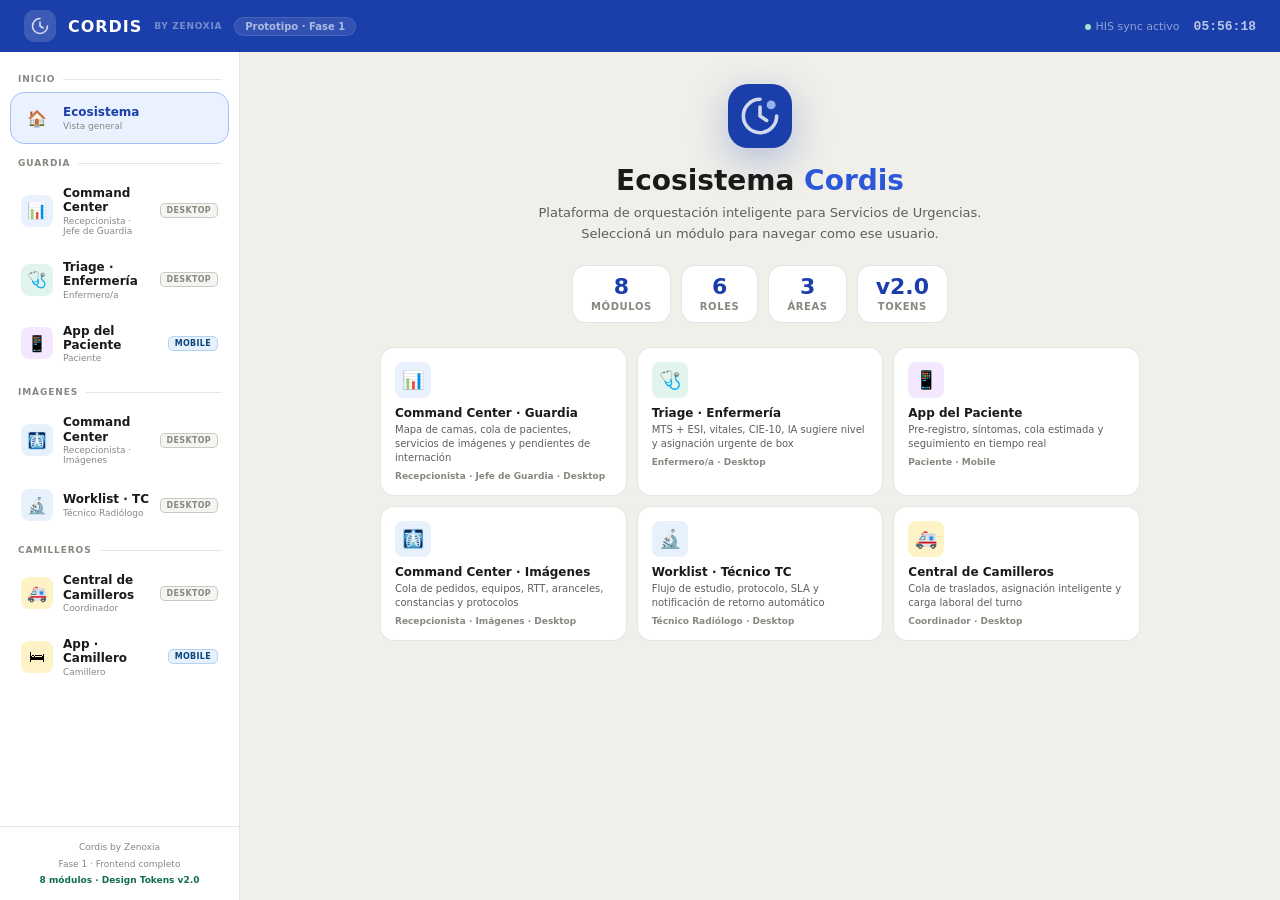
==== commit b6e6c1da: "Add files via upload" ====
--- a/index.html
+++ b/index.html
@@ -42,22 +42,23 @@
 .sb-footer{padding:12px;border-top:1px solid var(--brd);flex-shrink:0;text-align:center;font-size:9px;color:var(--txt3);line-height:1.8;}
 .main{grid-area:main;overflow:hidden;display:flex;flex-direction:column;}
 /* WELCOME */
-.welcome{flex:1;display:flex;flex-direction:column;align-items:center;justify-content:center;padding:40px;text-align:center;background:var(--bg3);}
-.wl-logo{width:80px;height:80px;border-radius:24px;background:var(--p-dark);display:flex;align-items:center;justify-content:center;margin-bottom:24px;box-shadow:0 12px 40px rgba(26,63,170,.3);}
-.wl-title{font-size:32px;font-weight:800;color:var(--txt);margin-bottom:8px;}
+.welcome{flex:1;overflow-y:auto;display:flex;flex-direction:column;align-items:center;justify-content:flex-start;padding:32px 40px 40px;text-align:center;background:var(--bg3);}
+.welcome-inner{display:flex;flex-direction:column;align-items:center;width:100%;max-width:760px;margin:0 auto;}
+.wl-logo{width:64px;height:64px;border-radius:20px;background:var(--p-dark);display:flex;align-items:center;justify-content:center;margin-bottom:16px;box-shadow:0 12px 40px rgba(26,63,170,.3);}
+.wl-title{font-size:28px;font-weight:800;color:var(--txt);margin-bottom:6px;}
 .wl-title span{color:var(--p);}
-.wl-sub{font-size:14px;color:var(--txt2);line-height:1.7;max-width:480px;margin-bottom:32px;}
-.wl-stats{display:flex;gap:12px;margin-bottom:40px;}
-.wls{background:var(--bg);border:1px solid var(--brd);border-radius:var(--r-lg);padding:14px 20px;text-align:center;}
-.wls-v{font-size:24px;font-weight:800;color:var(--p-dark);line-height:1;}
-.wls-l{font-size:10px;font-weight:600;color:var(--txt3);margin-top:4px;text-transform:uppercase;letter-spacing:.06em;}
-.wl-cards{display:grid;grid-template-columns:repeat(3,1fr);gap:12px;max-width:720px;width:100%;}
-.wc{background:var(--bg);border:1px solid var(--brd);border-radius:var(--r-lg);padding:16px;text-align:left;cursor:pointer;transition:.15s;}
+.wl-sub{font-size:13px;color:var(--txt2);line-height:1.6;max-width:480px;margin-bottom:20px;}
+.wl-stats{display:flex;gap:10px;margin-bottom:24px;}
+.wls{background:var(--bg);border:1px solid var(--brd);border-radius:var(--r-lg);padding:10px 18px;text-align:center;}
+.wls-v{font-size:22px;font-weight:800;color:var(--p-dark);line-height:1;}
+.wls-l{font-size:10px;font-weight:600;color:var(--txt3);margin-top:3px;text-transform:uppercase;letter-spacing:.06em;}
+.wl-cards{display:grid;grid-template-columns:repeat(3,1fr);gap:10px;width:100%;}
+.wc{background:var(--bg);border:1px solid var(--brd);border-radius:var(--r-lg);padding:14px;text-align:left;cursor:pointer;transition:.15s;}
 .wc:hover{border-color:var(--p-mid);box-shadow:0 4px 16px rgba(0,0,0,.08);transform:translateY(-2px);}
-.wc-icon{width:40px;height:40px;border-radius:var(--r);display:flex;align-items:center;justify-content:center;font-size:20px;margin-bottom:10px;}
-.wc-t{font-size:13px;font-weight:800;color:var(--txt);margin-bottom:3px;}
-.wc-s{font-size:11px;color:var(--txt2);line-height:1.4;}
-.wc-c{font-size:10px;font-weight:700;color:var(--txt3);margin-top:8px;}
+.wc-icon{width:36px;height:36px;border-radius:var(--r);display:flex;align-items:center;justify-content:center;font-size:18px;margin-bottom:8px;}
+.wc-t{font-size:12px;font-weight:800;color:var(--txt);margin-bottom:3px;}
+.wc-s{font-size:10px;color:var(--txt2);line-height:1.4;}
+.wc-c{font-size:9px;font-weight:700;color:var(--txt3);margin-top:6px;}
 /* FRAME */
 .frame-wrap{flex:1;display:none;flex-direction:column;overflow:hidden;}
 .frame-wrap.vis{display:flex;}
@@ -158,6 +159,7 @@
 
   <!-- BIENVENIDA -->
   <div class="welcome" id="welcome">
+    <div class="welcome-inner">
     <div class="wl-logo">
       <svg width="40" height="40" viewBox="0 0 18 18" fill="none">
         <path d="M9 1.5C4.86 1.5 1.5 4.86 1.5 9S4.86 16.5 9 16.5 16.5 13.14 16.5 9" stroke="rgba(255,255,255,.8)" stroke-width="1.6" stroke-linecap="round"/>
@@ -211,6 +213,7 @@
         <div class="wc-c">Coordinador · Desktop</div>
       </div>
     </div>
+    </div><!-- /welcome-inner -->
   </div>
 
   <!-- FRAME -->
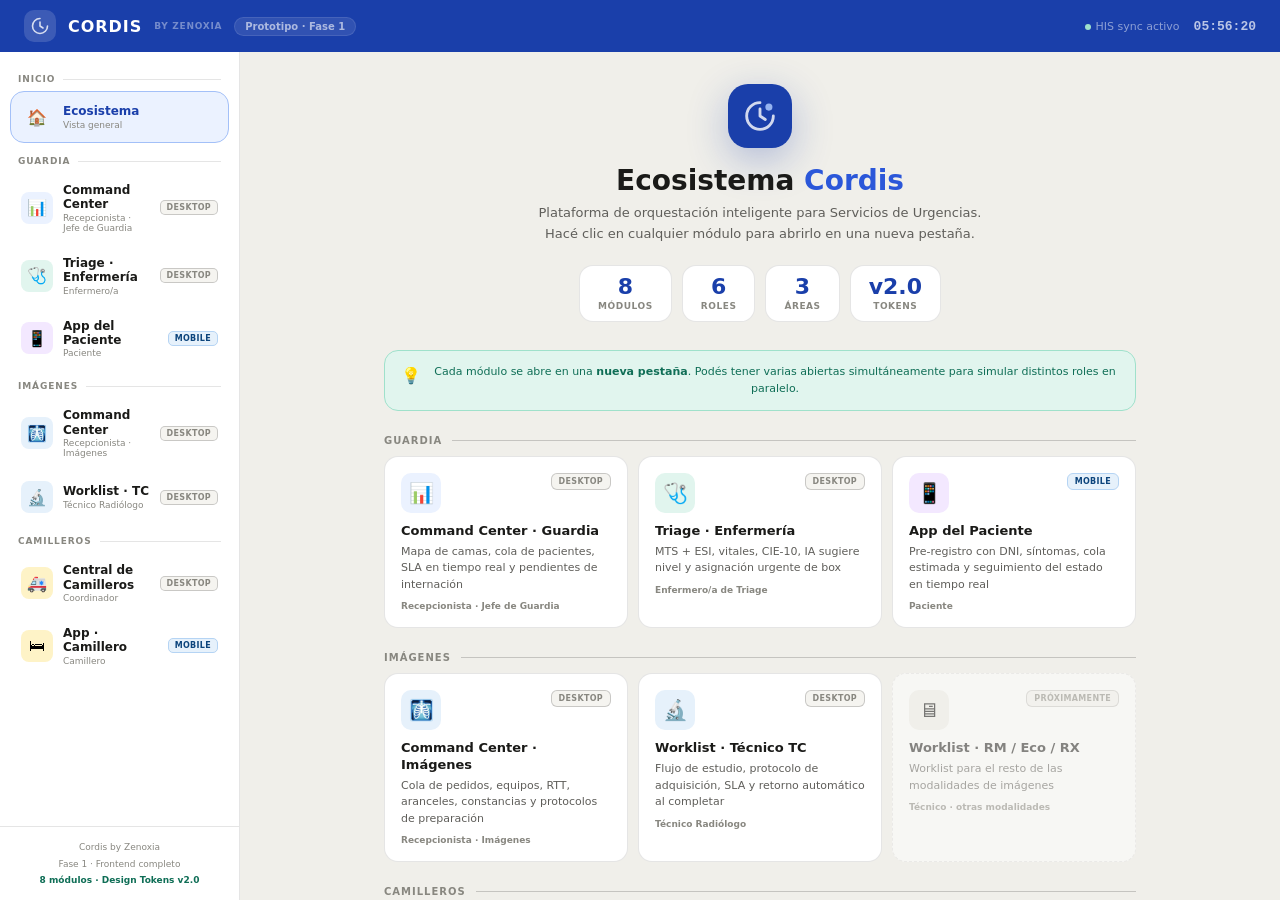
==== commit 9b331f6a: "Add files via upload" ====
--- a/index.html
+++ b/index.html
@@ -15,6 +15,8 @@
 }
 *,*::before,*::after{box-sizing:border-box;margin:0;padding:0;}
 body{font-family:system-ui,-apple-system,sans-serif;background:var(--bg3);height:100vh;display:grid;grid-template-rows:52px 1fr;grid-template-columns:240px 1fr;grid-template-areas:"tb tb" "sidebar main";overflow:hidden;}
+
+/* TOPBAR */
 .topbar{grid-area:tb;background:var(--p-dark);display:flex;align-items:center;justify-content:space-between;padding:0 24px;}
 .tb-l{display:flex;align-items:center;gap:12px;}
 .tb-logo{width:32px;height:32px;border-radius:10px;background:rgba(255,255,255,.15);display:flex;align-items:center;justify-content:center;}
@@ -25,8 +27,10 @@
 .tb-clock{font-size:13px;font-weight:700;font-family:'Courier New',monospace;color:rgba(255,255,255,.7);}
 .sync-dot{width:6px;height:6px;border-radius:50%;background:#9FE1CB;display:inline-block;animation:blink 2.5s infinite;margin-right:4px;}
 @keyframes blink{0%,100%{opacity:1;}50%{opacity:.3;}}
+
+/* SIDEBAR */
 .sidebar{grid-area:sidebar;background:var(--bg);border-right:1px solid var(--brd);display:flex;flex-direction:column;overflow:hidden;}
-.sb-scroll{flex:1;overflow-y:auto;padding:12px 10px;display:flex;flex-direction:column;gap:4px;}
+.sb-scroll{flex:1;overflow-y:auto;padding:12px 10px;display:flex;flex-direction:column;gap:3px;}
 .grp-lbl{font-size:9px;font-weight:800;text-transform:uppercase;letter-spacing:.1em;color:var(--txt3);padding:10px 8px 4px;display:flex;align-items:center;gap:8px;}
 .grp-lbl::after{content:'';flex:1;height:1px;background:var(--brd);}
 .ni{display:flex;align-items:center;gap:10px;padding:9px 10px;border-radius:var(--r-lg);cursor:pointer;transition:background .12s;border:1px solid transparent;}
@@ -38,43 +42,65 @@
 .ni.on .ni-t{color:var(--p-dark);}
 .ni-r{font-size:9px;color:var(--txt3);margin-top:1px;}
 .ni-dev{flex-shrink:0;font-size:8px;font-weight:700;padding:2px 6px;border-radius:5px;color:var(--txt3);background:var(--bg2);border:1px solid var(--brd2);text-transform:uppercase;letter-spacing:.04em;}
-.ni-dev.mob{color:var(--s-info,#0C447C);background:#E6F1FB;border-color:#B5D4F4;}
+.ni-dev.mob{color:#0C447C;background:#E6F1FB;border-color:#B5D4F4;}
 .sb-footer{padding:12px;border-top:1px solid var(--brd);flex-shrink:0;text-align:center;font-size:9px;color:var(--txt3);line-height:1.8;}
-.main{grid-area:main;overflow:hidden;display:flex;flex-direction:column;}
+
+/* MAIN */
+.main{grid-area:main;overflow-y:auto;display:flex;flex-direction:column;align-items:center;background:var(--bg3);}
+
 /* WELCOME */
-.welcome{flex:1;overflow-y:auto;display:flex;flex-direction:column;align-items:center;justify-content:flex-start;padding:32px 40px 40px;text-align:center;background:var(--bg3);}
-.welcome-inner{display:flex;flex-direction:column;align-items:center;width:100%;max-width:760px;margin:0 auto;}
+.welcome{width:100%;max-width:800px;padding:32px 24px 48px;display:flex;flex-direction:column;align-items:center;text-align:center;}
 .wl-logo{width:64px;height:64px;border-radius:20px;background:var(--p-dark);display:flex;align-items:center;justify-content:center;margin-bottom:16px;box-shadow:0 12px 40px rgba(26,63,170,.3);}
 .wl-title{font-size:28px;font-weight:800;color:var(--txt);margin-bottom:6px;}
 .wl-title span{color:var(--p);}
-.wl-sub{font-size:13px;color:var(--txt2);line-height:1.6;max-width:480px;margin-bottom:20px;}
-.wl-stats{display:flex;gap:10px;margin-bottom:24px;}
+.wl-sub{font-size:13px;color:var(--txt2);line-height:1.6;max-width:460px;margin-bottom:20px;}
+.wl-stats{display:flex;gap:10px;margin-bottom:28px;flex-wrap:wrap;justify-content:center;}
 .wls{background:var(--bg);border:1px solid var(--brd);border-radius:var(--r-lg);padding:10px 18px;text-align:center;}
 .wls-v{font-size:22px;font-weight:800;color:var(--p-dark);line-height:1;}
-.wls-l{font-size:10px;font-weight:600;color:var(--txt3);margin-top:3px;text-transform:uppercase;letter-spacing:.06em;}
-.wl-cards{display:grid;grid-template-columns:repeat(3,1fr);gap:10px;width:100%;}
-.wc{background:var(--bg);border:1px solid var(--brd);border-radius:var(--r-lg);padding:14px;text-align:left;cursor:pointer;transition:.15s;}
-.wc:hover{border-color:var(--p-mid);box-shadow:0 4px 16px rgba(0,0,0,.08);transform:translateY(-2px);}
-.wc-icon{width:36px;height:36px;border-radius:var(--r);display:flex;align-items:center;justify-content:center;font-size:18px;margin-bottom:8px;}
-.wc-t{font-size:12px;font-weight:800;color:var(--txt);margin-bottom:3px;}
-.wc-s{font-size:10px;color:var(--txt2);line-height:1.4;}
-.wc-c{font-size:9px;font-weight:700;color:var(--txt3);margin-top:6px;}
-/* FRAME */
-.frame-wrap{flex:1;display:none;flex-direction:column;overflow:hidden;}
-.frame-wrap.vis{display:flex;}
-.frame-tb{padding:8px 16px;background:var(--bg);border-bottom:1px solid var(--brd);display:flex;align-items:center;justify-content:space-between;flex-shrink:0;}
-.fbc{display:flex;align-items:center;gap:6px;font-size:11px;color:var(--txt3);}
-.fbc-cur{font-weight:700;color:var(--txt);}
-.fba{display:flex;gap:8px;}
-.bxs{padding:4px 12px;border-radius:var(--r);font-size:10px;font-weight:700;cursor:pointer;border:1px solid var(--brd2);background:transparent;color:var(--txt2);transition:.15s;}
-.bxs:hover{background:var(--bg2);}
-.bxs.pri{background:var(--p);color:#fff;border-color:var(--p-dark);}
-.role-tag{font-size:10px;color:var(--txt3);padding:4px 10px;background:var(--bg2);border-radius:var(--r);border:1px solid var(--brd2);font-weight:600;}
-.desk-frame{flex:1;display:flex;overflow:hidden;}
-.desk-frame iframe{width:100%;height:100%;border:none;display:block;}
-.mob-wrap{flex:1;display:none;align-items:center;justify-content:center;background:#1a1a1a;}
-.mob-shell{width:375px;height:calc(100vh - 52px - 37px);max-height:812px;background:#f0efea;border-radius:40px;border:6px solid #2a2a2a;box-shadow:0 24px 60px rgba(0,0,0,.6);overflow:hidden;}
-.mob-shell iframe{width:100%;height:100%;border:none;display:block;}
+.wls-l{font-size:9px;font-weight:600;color:var(--txt3);margin-top:3px;text-transform:uppercase;letter-spacing:.06em;}
+
+/* SECTION TITLE */
+.sec-title{width:100%;font-size:10px;font-weight:800;text-transform:uppercase;letter-spacing:.1em;color:var(--txt3);margin-bottom:10px;display:flex;align-items:center;gap:10px;text-align:left;}
+.sec-title::after{content:'';flex:1;height:1px;background:var(--brd2);}
+
+/* MODULE CARDS GRID */
+.cards-grid{width:100%;display:grid;grid-template-columns:repeat(3,1fr);gap:10px;margin-bottom:24px;}
+
+/* CARD */
+.mc{background:var(--bg);border:1px solid var(--brd);border-radius:var(--r-lg);padding:16px;text-align:left;cursor:pointer;transition:all .15s;position:relative;overflow:hidden;}
+.mc:hover{border-color:var(--p-mid);box-shadow:0 6px 20px rgba(43,87,217,.12);transform:translateY(-2px);}
+.mc:active{transform:translateY(0);}
+
+.mc-top{display:flex;align-items:flex-start;justify-content:space-between;margin-bottom:10px;}
+.mc-icon{width:40px;height:40px;border-radius:10px;display:flex;align-items:center;justify-content:center;font-size:20px;flex-shrink:0;}
+.mc-dev{font-size:8px;font-weight:700;padding:3px 7px;border-radius:6px;text-transform:uppercase;letter-spacing:.04em;flex-shrink:0;}
+.mc-dev.desk{color:var(--txt3);background:var(--bg2);border:1px solid var(--brd2);}
+.mc-dev.mob{color:#0C447C;background:#E6F1FB;border:1px solid #B5D4F4;}
+
+.mc-t{font-size:13px;font-weight:800;color:var(--txt);margin-bottom:4px;line-height:1.3;}
+.mc-s{font-size:11px;color:var(--txt2);line-height:1.5;}
+.mc-rol{font-size:9px;font-weight:700;color:var(--txt3);margin-top:8px;}
+
+/* Flecha indicadora */
+.mc-arrow{
+  position:absolute;bottom:14px;right:14px;
+  width:22px;height:22px;border-radius:50%;
+  background:var(--p-light);
+  display:flex;align-items:center;justify-content:center;
+  font-size:11px;color:var(--p);
+  opacity:0;transition:opacity .15s;
+}
+.mc:hover .mc-arrow{opacity:1;}
+
+/* AVISO */
+.aviso{
+  width:100%;
+  background:var(--s-ok-l);border:1px solid var(--s-ok-m);
+  border-radius:var(--r-lg);padding:12px 16px;
+  font-size:11px;color:var(--s-ok);line-height:1.6;
+  display:flex;align-items:flex-start;gap:10px;
+  margin-bottom:24px;
+}
 </style>
 </head>
 <body>
@@ -97,51 +123,52 @@
   </div>
 </div>
 
+<!-- SIDEBAR -->
 <div class="sidebar">
   <div class="sb-scroll">
 
     <div class="grp-lbl">Inicio</div>
-    <div class="ni on" onclick="ir(this,'welcome')">
+    <div class="ni on">
       <div class="ni-icon" style="background:#EBF2FF;">🏠</div>
       <div class="ni-info"><div class="ni-t">Ecosistema</div><div class="ni-r">Vista general</div></div>
     </div>
 
     <div class="grp-lbl">Guardia</div>
-    <div class="ni" onclick="ir(this,'guardia/command-center.html','desktop','Command Center · Guardia','Recepcionista · Jefe de Guardia')">
+    <div class="ni" onclick="abrir('guardia/command-center.html')">
       <div class="ni-icon" style="background:#EBF2FF;">📊</div>
       <div class="ni-info"><div class="ni-t">Command Center</div><div class="ni-r">Recepcionista · Jefe de Guardia</div></div>
       <span class="ni-dev">Desktop</span>
     </div>
-    <div class="ni" onclick="ir(this,'guardia/enfermeros-guardia.html','desktop','Triage · Enfermería','Enfermero/a de Triage')">
+    <div class="ni" onclick="abrir('guardia/enfermeros-guardia.html')">
       <div class="ni-icon" style="background:#E1F5EE;">🩺</div>
       <div class="ni-info"><div class="ni-t">Triage · Enfermería</div><div class="ni-r">Enfermero/a</div></div>
       <span class="ni-dev">Desktop</span>
     </div>
-    <div class="ni" onclick="ir(this,'guardia/app-paciente.html','mobile','App del Paciente','Paciente')">
+    <div class="ni" onclick="abrir('guardia/app-paciente.html')">
       <div class="ni-icon" style="background:#F3E8FF;">📱</div>
       <div class="ni-info"><div class="ni-t">App del Paciente</div><div class="ni-r">Paciente</div></div>
       <span class="ni-dev mob">Mobile</span>
     </div>
 
     <div class="grp-lbl">Imágenes</div>
-    <div class="ni" onclick="ir(this,'imagenes/command-center-imagenes.html','desktop','Command Center · Imágenes','Recepcionista de Imágenes')">
+    <div class="ni" onclick="abrir('imagenes/command-center-imagenes.html')">
       <div class="ni-icon" style="background:#E6F1FB;">🩻</div>
       <div class="ni-info"><div class="ni-t">Command Center</div><div class="ni-r">Recepcionista · Imágenes</div></div>
       <span class="ni-dev">Desktop</span>
     </div>
-    <div class="ni" onclick="ir(this,'imagenes/worklist-tc.html','desktop','Worklist · Técnico TC','Técnico Radiólogo')">
+    <div class="ni" onclick="abrir('imagenes/worklist-tc.html')">
       <div class="ni-icon" style="background:#E6F1FB;">🔬</div>
       <div class="ni-info"><div class="ni-t">Worklist · TC</div><div class="ni-r">Técnico Radiólogo</div></div>
       <span class="ni-dev">Desktop</span>
     </div>
 
     <div class="grp-lbl">Camilleros</div>
-    <div class="ni" onclick="ir(this,'camilleros/central-camilleros.html','desktop','Central de Camilleros','Coordinador de Traslados')">
+    <div class="ni" onclick="abrir('camilleros/central-camilleros.html')">
       <div class="ni-icon" style="background:#FEF3C7;">🚑</div>
       <div class="ni-info"><div class="ni-t">Central de Camilleros</div><div class="ni-r">Coordinador</div></div>
       <span class="ni-dev">Desktop</span>
     </div>
-    <div class="ni" onclick="ir(this,'camilleros/camilleros-mobile.html','mobile','App · Camillero','Camillero')">
+    <div class="ni" onclick="abrir('camilleros/camilleros-mobile.html')">
       <div class="ni-icon" style="background:#FEF3C7;">🛏</div>
       <div class="ni-info"><div class="ni-t">App · Camillero</div><div class="ni-r">Camillero</div></div>
       <span class="ni-dev mob">Mobile</span>
@@ -155,145 +182,163 @@
   </div>
 </div>
 
-<div class="main" id="main">
-
-  <!-- BIENVENIDA -->
-  <div class="welcome" id="welcome">
-    <div class="welcome-inner">
+<!-- MAIN -->
+<div class="main">
+  <div class="welcome">
+
     <div class="wl-logo">
-      <svg width="40" height="40" viewBox="0 0 18 18" fill="none">
+      <svg width="32" height="32" viewBox="0 0 18 18" fill="none">
         <path d="M9 1.5C4.86 1.5 1.5 4.86 1.5 9S4.86 16.5 9 16.5 16.5 13.14 16.5 9" stroke="rgba(255,255,255,.8)" stroke-width="1.6" stroke-linecap="round"/>
         <path d="M9 5v4l3 2" stroke="rgba(255,255,255,.8)" stroke-width="1.6" stroke-linecap="round" stroke-linejoin="round"/>
         <circle cx="14" cy="4" r="2" fill="rgba(163,192,248,.9)"/>
       </svg>
     </div>
+
     <div class="wl-title">Ecosistema <span>Cordis</span></div>
-    <div class="wl-sub">Plataforma de orquestación inteligente para Servicios de Urgencias.<br>Seleccioná un módulo para navegar como ese usuario.</div>
+    <div class="wl-sub">Plataforma de orquestación inteligente para Servicios de Urgencias.<br>Hacé clic en cualquier módulo para abrirlo en una nueva pestaña.</div>
+
     <div class="wl-stats">
       <div class="wls"><div class="wls-v">8</div><div class="wls-l">Módulos</div></div>
       <div class="wls"><div class="wls-v">6</div><div class="wls-l">Roles</div></div>
       <div class="wls"><div class="wls-v">3</div><div class="wls-l">Áreas</div></div>
       <div class="wls"><div class="wls-v">v2.0</div><div class="wls-l">Tokens</div></div>
     </div>
-    <div class="wl-cards">
-      <div class="wc" onclick="irDirecto('guardia/command-center.html','desktop','Command Center · Guardia','Recepcionista · Jefe de Guardia')">
-        <div class="wc-icon" style="background:#EBF2FF;">📊</div>
-        <div class="wc-t">Command Center · Guardia</div>
-        <div class="wc-s">Mapa de camas, cola de pacientes, servicios de imágenes y pendientes de internación</div>
-        <div class="wc-c">Recepcionista · Jefe de Guardia · Desktop</div>
-      </div>
-      <div class="wc" onclick="irDirecto('guardia/enfermeros-guardia.html','desktop','Triage · Enfermería','Enfermero/a')">
-        <div class="wc-icon" style="background:#E1F5EE;">🩺</div>
-        <div class="wc-t">Triage · Enfermería</div>
-        <div class="wc-s">MTS + ESI, vitales, CIE-10, IA sugiere nivel y asignación urgente de box</div>
-        <div class="wc-c">Enfermero/a · Desktop</div>
-      </div>
-      <div class="wc" onclick="irDirecto('guardia/app-paciente.html','mobile','App del Paciente','Paciente')">
-        <div class="wc-icon" style="background:#F3E8FF;">📱</div>
-        <div class="wc-t">App del Paciente</div>
-        <div class="wc-s">Pre-registro, síntomas, cola estimada y seguimiento en tiempo real</div>
-        <div class="wc-c">Paciente · Mobile</div>
-      </div>
-      <div class="wc" onclick="irDirecto('imagenes/command-center-imagenes.html','desktop','Command Center · Imágenes','Recepcionista de Imágenes')">
-        <div class="wc-icon" style="background:#E6F1FB;">🩻</div>
-        <div class="wc-t">Command Center · Imágenes</div>
-        <div class="wc-s">Cola de pedidos, equipos, RTT, aranceles, constancias y protocolos</div>
-        <div class="wc-c">Recepcionista · Imágenes · Desktop</div>
-      </div>
-      <div class="wc" onclick="irDirecto('imagenes/worklist-tc.html','desktop','Worklist · TC','Técnico Radiólogo')">
-        <div class="wc-icon" style="background:#E6F1FB;">🔬</div>
-        <div class="wc-t">Worklist · Técnico TC</div>
-        <div class="wc-s">Flujo de estudio, protocolo, SLA y notificación de retorno automático</div>
-        <div class="wc-c">Técnico Radiólogo · Desktop</div>
-      </div>
-      <div class="wc" onclick="irDirecto('camilleros/central-camilleros.html','desktop','Central de Camilleros','Coordinador')">
-        <div class="wc-icon" style="background:#FEF3C7;">🚑</div>
-        <div class="wc-t">Central de Camilleros</div>
-        <div class="wc-s">Cola de traslados, asignación inteligente y carga laboral del turno</div>
-        <div class="wc-c">Coordinador · Desktop</div>
-      </div>
-    </div>
-    </div><!-- /welcome-inner -->
-  </div>
-
-  <!-- FRAME -->
-  <div class="frame-wrap" id="frame-wrap">
-    <div class="frame-tb">
-      <div class="fbc">
-        <span>Cordis</span><span style="color:var(--brd2);">/</span>
-        <span id="f-area"></span><span style="color:var(--brd2);">/</span>
-        <span class="fbc-cur" id="f-titulo"></span>
-      </div>
-      <div class="fba">
-        <span class="role-tag" id="f-role"></span>
-        <button class="bxs" onclick="nuevaVentana()">↗ Nueva ventana</button>
-        <button class="bxs" onclick="volver()">← Inicio</button>
-      </div>
-    </div>
-    <div class="desk-frame" id="desk-frame">
-      <iframe id="ifr-desk" src="" title="Cordis"></iframe>
-    </div>
-    <div class="mob-wrap" id="mob-wrap">
-      <div class="mob-shell">
-        <iframe id="ifr-mob" src="" title="Cordis Mobile"></iframe>
-      </div>
-    </div>
-  </div>
-
+
+    <!-- Aviso -->
+    <div class="aviso">
+      <span style="font-size:16px;flex-shrink:0;">💡</span>
+      <span>Cada módulo se abre en una <strong>nueva pestaña</strong>. Podés tener varias abiertas simultáneamente para simular distintos roles en paralelo.</span>
+    </div>
+
+    <!-- GUARDIA -->
+    <div class="sec-title">Guardia</div>
+    <div class="cards-grid">
+
+      <div class="mc" onclick="abrir('guardia/command-center.html')">
+        <div class="mc-top">
+          <div class="mc-icon" style="background:#EBF2FF;">📊</div>
+          <span class="mc-dev desk">Desktop</span>
+        </div>
+        <div class="mc-t">Command Center · Guardia</div>
+        <div class="mc-s">Mapa de camas, cola de pacientes, SLA en tiempo real y pendientes de internación</div>
+        <div class="mc-rol">Recepcionista · Jefe de Guardia</div>
+        <div class="mc-arrow">↗</div>
+      </div>
+
+      <div class="mc" onclick="abrir('guardia/enfermeros-guardia.html')">
+        <div class="mc-top">
+          <div class="mc-icon" style="background:#E1F5EE;">🩺</div>
+          <span class="mc-dev desk">Desktop</span>
+        </div>
+        <div class="mc-t">Triage · Enfermería</div>
+        <div class="mc-s">MTS + ESI, vitales, CIE-10, IA sugiere nivel y asignación urgente de box</div>
+        <div class="mc-rol">Enfermero/a de Triage</div>
+        <div class="mc-arrow">↗</div>
+      </div>
+
+      <div class="mc" onclick="abrir('guardia/app-paciente.html')">
+        <div class="mc-top">
+          <div class="mc-icon" style="background:#F3E8FF;">📱</div>
+          <span class="mc-dev mob">Mobile</span>
+        </div>
+        <div class="mc-t">App del Paciente</div>
+        <div class="mc-s">Pre-registro con DNI, síntomas, cola estimada y seguimiento del estado en tiempo real</div>
+        <div class="mc-rol">Paciente</div>
+        <div class="mc-arrow">↗</div>
+      </div>
+
+    </div>
+
+    <!-- IMÁGENES -->
+    <div class="sec-title">Imágenes</div>
+    <div class="cards-grid">
+
+      <div class="mc" onclick="abrir('imagenes/command-center-imagenes.html')">
+        <div class="mc-top">
+          <div class="mc-icon" style="background:#E6F1FB;">🩻</div>
+          <span class="mc-dev desk">Desktop</span>
+        </div>
+        <div class="mc-t">Command Center · Imágenes</div>
+        <div class="mc-s">Cola de pedidos, equipos, RTT, aranceles, constancias y protocolos de preparación</div>
+        <div class="mc-rol">Recepcionista · Imágenes</div>
+        <div class="mc-arrow">↗</div>
+      </div>
+
+      <div class="mc" onclick="abrir('imagenes/worklist-tc.html')">
+        <div class="mc-top">
+          <div class="mc-icon" style="background:#E6F1FB;">🔬</div>
+          <span class="mc-dev desk">Desktop</span>
+        </div>
+        <div class="mc-t">Worklist · Técnico TC</div>
+        <div class="mc-s">Flujo de estudio, protocolo de adquisición, SLA y retorno automático al completar</div>
+        <div class="mc-rol">Técnico Radiólogo</div>
+        <div class="mc-arrow">↗</div>
+      </div>
+
+      <div class="mc" style="border-style:dashed;opacity:.5;cursor:default;">
+        <div class="mc-top">
+          <div class="mc-icon" style="background:#f0efea;">🖥</div>
+          <span class="mc-dev desk">Próximamente</span>
+        </div>
+        <div class="mc-t">Worklist · RM / Eco / RX</div>
+        <div class="mc-s">Worklist para el resto de las modalidades de imágenes</div>
+        <div class="mc-rol">Técnico · otras modalidades</div>
+      </div>
+
+    </div>
+
+    <!-- CAMILLEROS -->
+    <div class="sec-title">Camilleros</div>
+    <div class="cards-grid">
+
+      <div class="mc" onclick="abrir('camilleros/central-camilleros.html')">
+        <div class="mc-top">
+          <div class="mc-icon" style="background:#FEF3C7;">🚑</div>
+          <span class="mc-dev desk">Desktop</span>
+        </div>
+        <div class="mc-t">Central de Camilleros</div>
+        <div class="mc-s">Cola de traslados, asignación inteligente y carga laboral del turno con historial</div>
+        <div class="mc-rol">Coordinador de Traslados</div>
+        <div class="mc-arrow">↗</div>
+      </div>
+
+      <div class="mc" onclick="abrir('camilleros/camilleros-mobile.html')">
+        <div class="mc-top">
+          <div class="mc-icon" style="background:#FEF3C7;">🛏</div>
+          <span class="mc-dev mob">Mobile</span>
+        </div>
+        <div class="mc-t">App · Camillero</div>
+        <div class="mc-s">Traslados asignados, flujo de 3 pasos y reporte de eventualidades</div>
+        <div class="mc-rol">Camillero</div>
+        <div class="mc-arrow">↗</div>
+      </div>
+
+      <div class="mc" style="border-style:dashed;opacity:.5;cursor:default;">
+        <div class="mc-top">
+          <div class="mc-icon" style="background:#f0efea;">📦</div>
+          <span class="mc-dev desk">Fase 2</span>
+        </div>
+        <div class="mc-t">Kairos · Quirófano</div>
+        <div class="mc-s">Orquestador del bloque quirúrgico — programado para Fase 2</div>
+        <div class="mc-rol">Circulante · Anestesista · Cirujano</div>
+      </div>
+
+    </div>
+
+  </div>
 </div>
 
 <script>
-function tick(){document.getElementById('reloj').textContent=[new Date().getHours(),new Date().getMinutes(),new Date().getSeconds()].map(v=>String(v).padStart(2,'0')).join(':');}
+function tick(){
+  document.getElementById('reloj').textContent=
+    [new Date().getHours(),new Date().getMinutes(),new Date().getSeconds()]
+      .map(v=>String(v).padStart(2,'0')).join(':');
+}
 tick();setInterval(tick,1000);
 
-let modActual=null;
-
-const AREAS={'guardia':'Guardia','imagenes':'Imágenes','camilleros':'Camilleros'};
-
-function ir(navEl,ruta,tipo,titulo,rol){
-  document.querySelectorAll('.ni').forEach(n=>n.classList.remove('on'));
-  navEl.classList.add('on');
-  if(ruta==='welcome'){volver();return;}
-  modActual={ruta,tipo,titulo,rol};
-  cargar(ruta,tipo,titulo,rol);
-}
-
-function irDirecto(ruta,tipo,titulo,rol){
-  modActual={ruta,tipo,titulo,rol};
-  cargar(ruta,tipo,titulo,rol);
-}
-
-function cargar(ruta,tipo,titulo,rol){
-  document.getElementById('welcome').style.display='none';
-  document.getElementById('frame-wrap').classList.add('vis');
-  const area=Object.keys(AREAS).find(k=>ruta.startsWith(k))||'';
-  document.getElementById('f-area').textContent=AREAS[area]||'';
-  document.getElementById('f-titulo').textContent=titulo;
-  document.getElementById('f-role').textContent='👤 '+rol;
-  const dd=document.getElementById('desk-frame');
-  const mm=document.getElementById('mob-wrap');
-  if(tipo==='mobile'){
-    dd.style.display='none';mm.style.display='flex';
-    document.getElementById('ifr-mob').src=ruta;
-    document.getElementById('ifr-desk').src='';
-  }else{
-    dd.style.display='flex';mm.style.display='none';
-    document.getElementById('ifr-desk').src=ruta;
-    document.getElementById('ifr-mob').src='';
-  }
-}
-
-function volver(){
-  document.querySelectorAll('.ni').forEach(n=>n.classList.remove('on'));
-  document.querySelector('.ni').classList.add('on');
-  document.getElementById('welcome').style.display='flex';
-  document.getElementById('frame-wrap').classList.remove('vis');
-  document.getElementById('ifr-desk').src='';
-  document.getElementById('ifr-mob').src='';
-  modActual=null;
-}
-
-function nuevaVentana(){if(modActual)window.open(modActual.ruta,'_blank');}
+function abrir(ruta){
+  window.open(ruta,'_blank');
+}
 </script>
 </body>
 </html>
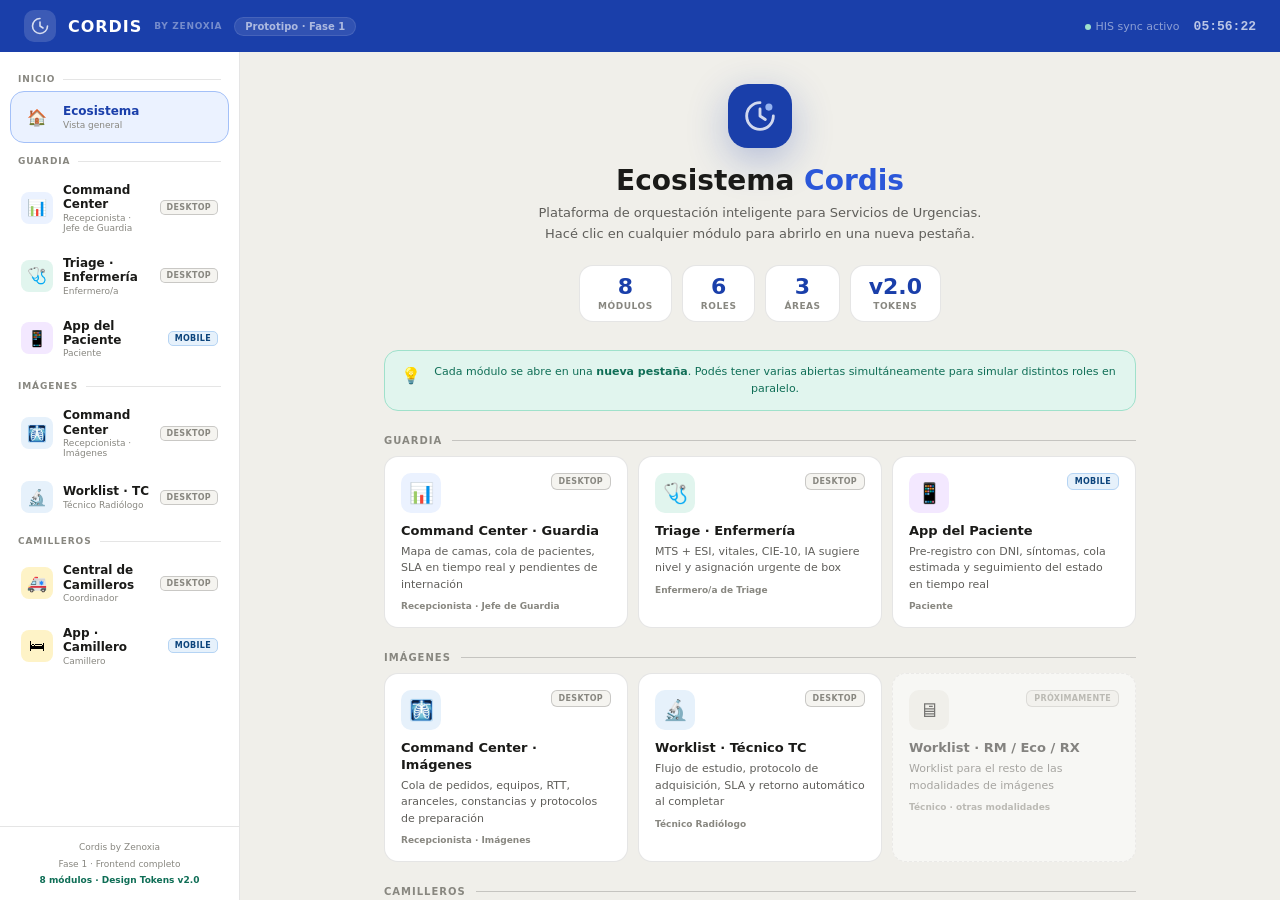
==== commit 5c12774b: "Add files via upload" ====
--- a/index.html
+++ b/index.html
@@ -134,41 +134,41 @@
     </div>
 
     <div class="grp-lbl">Guardia</div>
-    <div class="ni" onclick="abrir('guardia/command-center.html')">
+    <div class="ni" onclick="abrir('command-center.html')">
       <div class="ni-icon" style="background:#EBF2FF;">📊</div>
       <div class="ni-info"><div class="ni-t">Command Center</div><div class="ni-r">Recepcionista · Jefe de Guardia</div></div>
       <span class="ni-dev">Desktop</span>
     </div>
-    <div class="ni" onclick="abrir('guardia/enfermeros-guardia.html')">
+    <div class="ni" onclick="abrir('enfermeros-guardia.html')">
       <div class="ni-icon" style="background:#E1F5EE;">🩺</div>
       <div class="ni-info"><div class="ni-t">Triage · Enfermería</div><div class="ni-r">Enfermero/a</div></div>
       <span class="ni-dev">Desktop</span>
     </div>
-    <div class="ni" onclick="abrir('guardia/app-paciente.html')">
+    <div class="ni" onclick="abrir('app-paciente.html')">
       <div class="ni-icon" style="background:#F3E8FF;">📱</div>
       <div class="ni-info"><div class="ni-t">App del Paciente</div><div class="ni-r">Paciente</div></div>
       <span class="ni-dev mob">Mobile</span>
     </div>
 
     <div class="grp-lbl">Imágenes</div>
-    <div class="ni" onclick="abrir('imagenes/command-center-imagenes.html')">
+    <div class="ni" onclick="abrir('command-center-imagenes.html')">
       <div class="ni-icon" style="background:#E6F1FB;">🩻</div>
       <div class="ni-info"><div class="ni-t">Command Center</div><div class="ni-r">Recepcionista · Imágenes</div></div>
       <span class="ni-dev">Desktop</span>
     </div>
-    <div class="ni" onclick="abrir('imagenes/worklist-tc.html')">
+    <div class="ni" onclick="abrir('worklist-tc.html')">
       <div class="ni-icon" style="background:#E6F1FB;">🔬</div>
       <div class="ni-info"><div class="ni-t">Worklist · TC</div><div class="ni-r">Técnico Radiólogo</div></div>
       <span class="ni-dev">Desktop</span>
     </div>
 
     <div class="grp-lbl">Camilleros</div>
-    <div class="ni" onclick="abrir('camilleros/central-camilleros.html')">
+    <div class="ni" onclick="abrir('central-camilleros.html')">
       <div class="ni-icon" style="background:#FEF3C7;">🚑</div>
       <div class="ni-info"><div class="ni-t">Central de Camilleros</div><div class="ni-r">Coordinador</div></div>
       <span class="ni-dev">Desktop</span>
     </div>
-    <div class="ni" onclick="abrir('camilleros/camilleros-mobile.html')">
+    <div class="ni" onclick="abrir('camilleros-mobile.html')">
       <div class="ni-icon" style="background:#FEF3C7;">🛏</div>
       <div class="ni-info"><div class="ni-t">App · Camillero</div><div class="ni-r">Camillero</div></div>
       <span class="ni-dev mob">Mobile</span>
@@ -214,7 +214,7 @@
     <div class="sec-title">Guardia</div>
     <div class="cards-grid">
 
-      <div class="mc" onclick="abrir('guardia/command-center.html')">
+      <div class="mc" onclick="abrir('command-center.html')">
         <div class="mc-top">
           <div class="mc-icon" style="background:#EBF2FF;">📊</div>
           <span class="mc-dev desk">Desktop</span>
@@ -225,7 +225,7 @@
         <div class="mc-arrow">↗</div>
       </div>
 
-      <div class="mc" onclick="abrir('guardia/enfermeros-guardia.html')">
+      <div class="mc" onclick="abrir('enfermeros-guardia.html')">
         <div class="mc-top">
           <div class="mc-icon" style="background:#E1F5EE;">🩺</div>
           <span class="mc-dev desk">Desktop</span>
@@ -236,7 +236,7 @@
         <div class="mc-arrow">↗</div>
       </div>
 
-      <div class="mc" onclick="abrir('guardia/app-paciente.html')">
+      <div class="mc" onclick="abrir('app-paciente.html')">
         <div class="mc-top">
           <div class="mc-icon" style="background:#F3E8FF;">📱</div>
           <span class="mc-dev mob">Mobile</span>
@@ -253,7 +253,7 @@
     <div class="sec-title">Imágenes</div>
     <div class="cards-grid">
 
-      <div class="mc" onclick="abrir('imagenes/command-center-imagenes.html')">
+      <div class="mc" onclick="abrir('command-center-imagenes.html')">
         <div class="mc-top">
           <div class="mc-icon" style="background:#E6F1FB;">🩻</div>
           <span class="mc-dev desk">Desktop</span>
@@ -264,7 +264,7 @@
         <div class="mc-arrow">↗</div>
       </div>
 
-      <div class="mc" onclick="abrir('imagenes/worklist-tc.html')">
+      <div class="mc" onclick="abrir('worklist-tc.html')">
         <div class="mc-top">
           <div class="mc-icon" style="background:#E6F1FB;">🔬</div>
           <span class="mc-dev desk">Desktop</span>
@@ -291,7 +291,7 @@
     <div class="sec-title">Camilleros</div>
     <div class="cards-grid">
 
-      <div class="mc" onclick="abrir('camilleros/central-camilleros.html')">
+      <div class="mc" onclick="abrir('central-camilleros.html')">
         <div class="mc-top">
           <div class="mc-icon" style="background:#FEF3C7;">🚑</div>
           <span class="mc-dev desk">Desktop</span>
@@ -302,7 +302,7 @@
         <div class="mc-arrow">↗</div>
       </div>
 
-      <div class="mc" onclick="abrir('camilleros/camilleros-mobile.html')">
+      <div class="mc" onclick="abrir('camilleros-mobile.html')">
         <div class="mc-top">
           <div class="mc-icon" style="background:#FEF3C7;">🛏</div>
           <span class="mc-dev mob">Mobile</span>
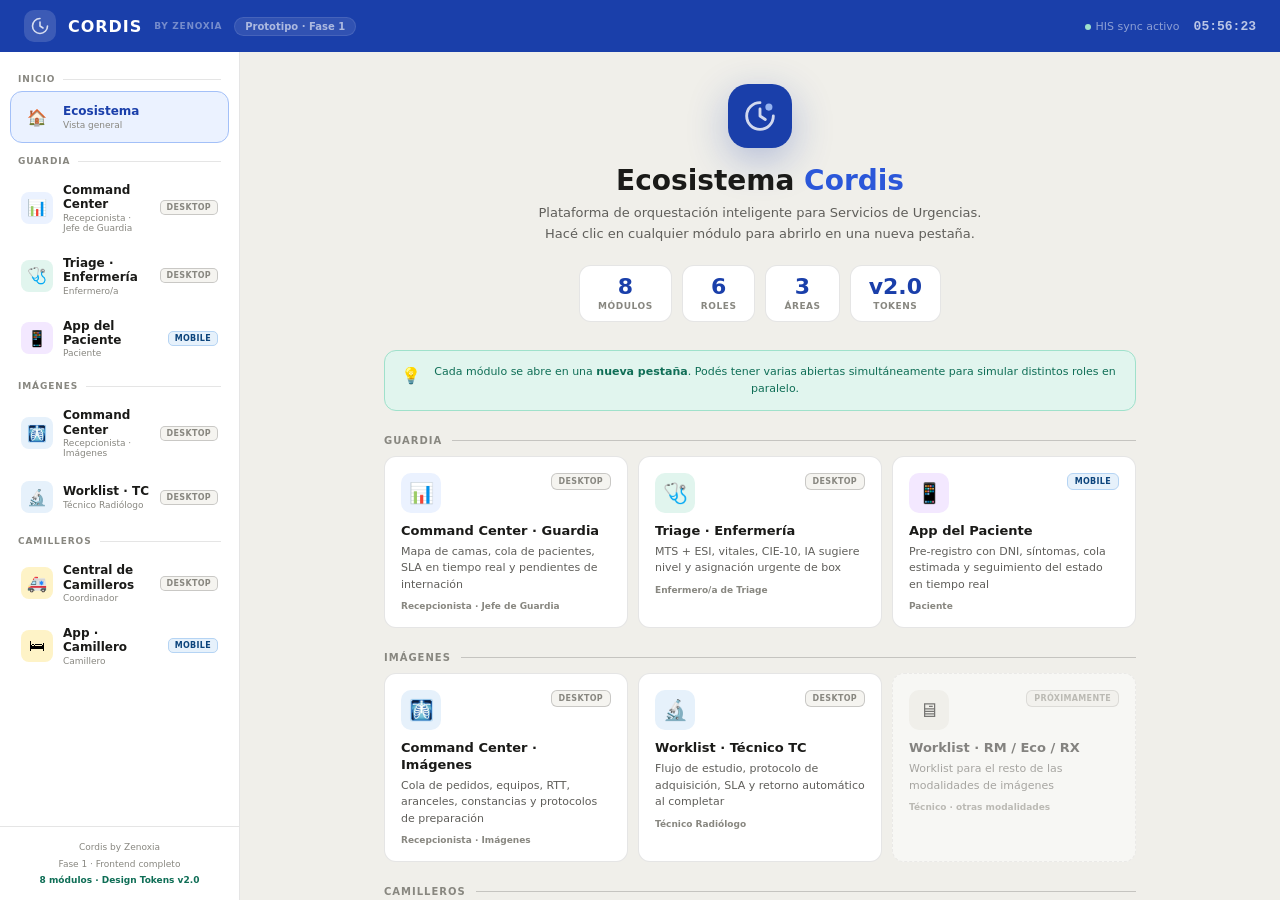
==== commit 9114b23c: "Add files via upload" ====
--- a/index.html
+++ b/index.html
@@ -6,12 +6,234 @@
 <title>Cordis · Ecosistema · Zenoxia</title>
 <style>
 :root {
-  --p-light:#EBF2FF; --p-mid:#A3C0F8; --p:#2B57D9; --p-dark:#1A3FAA;
-  --bg:#ffffff; --bg2:#f5f4f0; --bg3:#f0efea;
-  --txt:#1a1a18; --txt2:#5f5e5a; --txt3:#888780;
-  --brd:rgba(0,0,0,.10); --brd2:rgba(0,0,0,.18);
-  --s-ok:#0F6E56; --s-ok-l:#E1F5EE; --s-ok-m:#9FE1CB;
-  --r:8px; --r-lg:14px;
+
+  /* ─────────────────────────────────────────────────────────────
+     1. PRIMARIO — Azul royal
+     Branding Zenoxia. Kairos y Cordis comparten estos valores.
+  ───────────────────────────────────────────────────────────── */
+  --p-light: #EBF2FF;   /* fills, fondos de badge, card activa       */
+  --p-mid:   #A3C0F8;   /* bordes de badge, separadores              */
+  --p:       #2B57D9;   /* botones, íconos primarios, links activos  */
+  --p-dark:  #1A3FAA;   /* topbar, logo, nav activo, texto activo    */
+
+  /* ─────────────────────────────────────────────────────────────
+     2. NEUTROS — Fondos, texto, bordes
+  ───────────────────────────────────────────────────────────── */
+  --bg:   #ffffff;              /* cards, modales, panels              */
+  --bg2:  #f5f4f0;              /* inputs, fondos de sección, filas    */
+  --bg3:  #f0efea;              /* fondo del body                      */
+  --txt:  #1a1a18;              /* texto principal                     */
+  --txt2: #5f5e5a;              /* texto secundario                    */
+  --txt3: #888780;              /* labels, placeholders, tertiary      */
+  --brd:  rgba(0,0,0,0.10);    /* borde sutil                         */
+  --brd2: rgba(0,0,0,0.18);    /* borde medio — inputs, énfasis       */
+
+  /* ─────────────────────────────────────────────────────────────
+     3. SEMÁNTICOS — Estados del sistema
+     Uso genérico en toda la plataforma.
+     Para estados específicos de dominio, usar secciones 4–9.
+  ───────────────────────────────────────────────────────────── */
+
+  --s-ok:     #0F6E56;   /* confirmado, validado, completado          */
+  --s-ok-l:   #E1F5EE;   /* fondo badge OK                            */
+  --s-ok-m:   #9FE1CB;   /* borde badge OK                            */
+
+  --s-warn:   #633806;   /* pendiente, atención leve                  */
+  --s-warn-l: #FAEEDA;   /* fondo badge WARN                          */
+  --s-warn-m: #EF9F27;   /* borde / ícono badge WARN                  */
+
+  --s-err:    #791F1F;   /* bloqueante, alergia, crítico              */
+  --s-err-l:  #FCEBEB;   /* fondo badge ERR                           */
+  --s-err-m:  #E24B4A;   /* borde / ícono badge ERR                   */
+
+  --s-info:   #0C447C;   /* informativo neutro, estado secundario     */
+  --s-info-l: #E6F1FB;   /* fondo badge INFO                          */
+  --s-info-m: #B5D4F4;   /* borde badge INFO                          */
+
+  /* ─────────────────────────────────────────────────────────────
+     4. TRIAGE — Colores por nivel de prioridad clínica
+     Solo para Cordis (Guardia). Kairos no usa triage.
+     Convención: --tN = texto/ícono · --tN-l = fondo · --tN-brd = borde
+  ───────────────────────────────────────────────────────────── */
+
+  --t1:     #C0392B;                    /* N1 Resucitación — Rojo       */
+  --t1-l:   rgba(192, 57, 43, 0.10);
+  --t1-brd: rgba(192, 57, 43, 0.25);
+
+  --t2:     #D4680A;                    /* N2 Emergencia — Naranja      */
+  --t2-l:   rgba(212, 104, 10, 0.10);
+  --t2-brd: rgba(212, 104, 10, 0.25);
+
+  --t3:     #A07C00;                    /* N3 Urgencia — Amarillo osc.  */
+  --t3-l:   rgba(160, 124, 0, 0.10);
+  --t3-brd: rgba(160, 124, 0, 0.25);
+
+  --t4:     #2E7D4F;                    /* N4 Menor — Verde             */
+  --t4-l:   rgba(46, 125, 79, 0.10);
+  --t4-brd: rgba(46, 125, 79, 0.25);
+
+  --t5:     #1565A8;                    /* N5 No urgente — Azul         */
+  --t5-l:   rgba(21, 101, 168, 0.10);
+  --t5-brd: rgba(21, 101, 168, 0.25);
+
+  /* ─────────────────────────────────────────────────────────────
+     5. ESTADOS DE CAMA — Ciclo hotelero
+     Kairos: habitaciones prequirúrgicas y recuperación.
+     Cordis: boxes de guardia.
+     Convención: base (texto/ícono) · -l (fondo) · -m (borde)
+  ───────────────────────────────────────────────────────────── */
+
+  --cama-libre:    #0F6E56;   --cama-libre-l:    #E1F5EE;   --cama-libre-m:    #9FE1CB;
+  --cama-ocup:     #1A3FAA;   --cama-ocup-l:     #EBF2FF;   --cama-ocup-m:     #A3C0F8;
+  --cama-alta:     #7B3FA0;   --cama-alta-l:     #F3E8FF;   --cama-alta-m:     #C9A0E0;
+  --cama-limp:     #B45309;   --cama-limp-l:     #FEF3C7;   --cama-limp-m:     #FCD34D;
+  --cama-lista:    #0E7490;   --cama-lista-l:    #E0F7FA;   --cama-lista-m:    #67E8F9;
+  --cama-bloq:     #4B4B4B;   --cama-bloq-l:     #F0F0F0;   --cama-bloq-m:     #AAAAAA;
+
+  /* ─────────────────────────────────────────────────────────────
+     6. ESTADOS DE EQUIPO — Equipamiento médico
+     Cordis Imágenes: estado de TC, RM, sala de rayos, etc.
+     Convención: base · -l (fondo) · -m (borde)
+  ───────────────────────────────────────────────────────────── */
+
+  --eq-libre:   #0F6E56;   --eq-libre-l:   #E1F5EE;   --eq-libre-m:   #9FE1CB;
+  --eq-uso:     #2B57D9;   --eq-uso-l:     #EBF2FF;   --eq-uso-m:     #A3C0F8;
+  --eq-limp:    #B45309;   --eq-limp-l:    #FEF3C7;   --eq-limp-m:    #FCD34D;
+  --eq-fuera:   #4B4B4B;   --eq-fuera-l:   #F0F0F0;   --eq-fuera-m:   #AAAAAA;
+
+  /* ─────────────────────────────────────────────────────────────
+     7. TRASLADOS — Cola dinámica de camilleros
+     Kairos y Cordis Camilleros.
+     Estados del ciclo de vida de un traslado.
+     Convención: base · -l (fondo) · -m (borde)
+  ───────────────────────────────────────────────────────────── */
+
+  --tr-pend:    #633806;   --tr-pend-l:    #FAEEDA;   --tr-pend-m:    #EF9F27;
+  --tr-asig:    #0C447C;   --tr-asig-l:    #E6F1FB;   --tr-asig-m:    #B5D4F4;
+  --tr-curso:   #2B57D9;   --tr-curso-l:   #EBF2FF;   --tr-curso-m:   #A3C0F8;
+  --tr-done:    #0F6E56;   --tr-done-l:    #E1F5EE;   --tr-done-m:    #9FE1CB;
+  --tr-urg:     #791F1F;   --tr-urg-l:     #FCEBEB;   --tr-urg-m:     #E24B4A;
+
+  /* ─────────────────────────────────────────────────────────────
+     8. IDENTIFICACIÓN DE EQUIPAMIENTO — Tipo de camilla / recurso
+     Color por tipo de equipo requerido en un traslado.
+     Solo valor base (sin -l/-m) — uso decorativo, no semántico.
+  ───────────────────────────────────────────────────────────── */
+
+  --equip-silla:    #7B3FA0;   /* silla de ruedas                     */
+  --equip-camilla:  #0E7490;   /* camilla estándar o con barandas     */
+  --equip-oxigeno:  #B45309;   /* O₂ portátil                         */
+  --equip-tc:       #0C447C;   /* traslado a TC                       */
+  --equip-rm:       #791F1F;   /* traslado a RM                       */
+
+  /* ─────────────────────────────────────────────────────────────
+     8B. CARGA LABORAL — Nivel de carga por operador
+     Usado en paneles de coordinación (camilleros, enfermeros).
+     Convención: base · -l (fondo badge)
+  ───────────────────────────────────────────────────────────── */
+
+  --carga-leve:     #0F6E56;   --carga-leve-l:    #E1F5EE;
+  --carga-mod:      #A07C00;   --carga-mod-l:     #FEF9E0;
+  --carga-alta:     #D4680A;   --carga-alta-l:    #FEF3C7;
+  --carga-limite:   #C0392B;   --carga-limite-l:  #FCEBEB;
+
+  /* ─────────────────────────────────────────────────────────────
+     9. WORKLIST — Estados de estudios de imágenes
+     Cordis Imágenes: ciclo de vida de un estudio (TC, RM, Rx).
+     Convención: base · -l (fondo)
+  ───────────────────────────────────────────────────────────── */
+
+  --ws-pending:     #888780;   --ws-pending-l:    #f0efea;
+  --ws-executing:   #2B57D9;   --ws-executing-l:  #EBF2FF;
+  --ws-approval:    #A07C00;   --ws-approval-l:   #FAEEDA;
+  --ws-approved:    #0F6E56;   --ws-approved-l:   #E1F5EE;
+  --ws-delivered:   #5f5e5a;   --ws-delivered-l:  #f5f4f0;
+
+  /* ─────────────────────────────────────────────────────────────
+     10. IA — Asistencia cognitiva
+     Gradiente de degradado para indicar sugerencia de IA.
+     Usar en bordes, backgrounds sutiles, no en texto.
+     Siempre con indicación visible de que es sugerencia IA,
+     nunca como decisión clínica autónoma (RN-04).
+  ───────────────────────────────────────────────────────────── */
+
+  --ai-from: #1A3FAA;   /* inicio del gradiente — azul profundo      */
+  --ai-to:   #6366F1;   /* fin del gradiente — violeta               */
+
+  /* ─────────────────────────────────────────────────────────────
+     11. SLA — Tiempos de respuesta clínicos (minutos)
+     Valores numéricos usados como thresholds, no como colores.
+     Combinar con tokens de triage para colorear el estado SLA.
+  ───────────────────────────────────────────────────────────── */
+
+  --sla-n1:   0;     /* N1 Resucitación — atención inmediata         */
+  --sla-n2:   15;    /* N2 Emergencia — ≤15 min                      */
+  --sla-n3:   30;    /* N3 Urgencia — ≤30 min                        */
+  --sla-n4:   120;   /* N4 Menor — ≤2 hs                             */
+  --sla-n5:   240;   /* N5 No urgente — ≤4 hs                        */
+
+  --sla-urg:    #791F1F;   --sla-urg-l:    #FCEBEB;   --sla-urg-m:    #E24B4A;
+  --sla-amb:    #0C447C;   --sla-amb-l:    #E6F1FB;   --sla-amb-m:    #B5D4F4;
+
+  /* ─────────────────────────────────────────────────────────────
+     12. TIPOGRAFÍA
+  ───────────────────────────────────────────────────────────── */
+
+  --font-sans:  system-ui, -apple-system, sans-serif;
+  --font-mono:  'Courier New', Courier, monospace;
+
+  --text-2xs:  8px;
+  --text-xs:   10px;
+  --text-sm:   11px;
+  --text-md:   13px;
+  --text-lg:   15px;
+  --text-xl:   18px;
+  --text-2xl:  22px;
+  --text-3xl:  28px;
+
+  --fw-normal:   400;
+  --fw-medium:   500;
+  --fw-semibold: 600;
+  --fw-bold:     700;
+  --fw-black:    800;
+
+  /* ─────────────────────────────────────────────────────────────
+     13. ICONOGRAFÍA — SVG outline, stroke="currentColor"
+     Referencia: <svg class="ki ki-md"><use href="#ki-nombre"/></svg>
+  ───────────────────────────────────────────────────────────── */
+
+  --icon-xs:  12px;
+  --icon-sm:  14px;
+  --icon-md:  18px;
+  --icon-lg:  22px;
+  --icon-xl:  32px;
+
+  --icon-stroke-thin:   1.2px;
+  --icon-stroke:        1.4px;
+  --icon-stroke-medium: 1.6px;
+  --icon-stroke-thick:  2px;
+
+  /* ─────────────────────────────────────────────────────────────
+     14. ESPACIADO Y RADIO
+  ───────────────────────────────────────────────────────────── */
+
+  --r-xs:   4px;
+  --r:      8px;
+  --r-lg:   12px;
+  --r-xl:   16px;
+  --r-full: 999px;
+
+  --gap-xs: 4px;
+  --gap-sm: 8px;
+  --gap-md: 12px;
+  --gap-lg: 16px;
+  --gap-xl: 24px;
+
+  --pad-xs: 6px 8px;
+  --pad-sm: 8px 12px;
+  --pad-md: 12px 16px;
+  --pad-lg: 16px 20px;
+
 }
 *,*::before,*::after{box-sizing:border-box;margin:0;padding:0;}
 body{font-family:system-ui,-apple-system,sans-serif;background:var(--bg3);height:100vh;display:grid;grid-template-rows:52px 1fr;grid-template-columns:240px 1fr;grid-template-areas:"tb tb" "sidebar main";overflow:hidden;}
